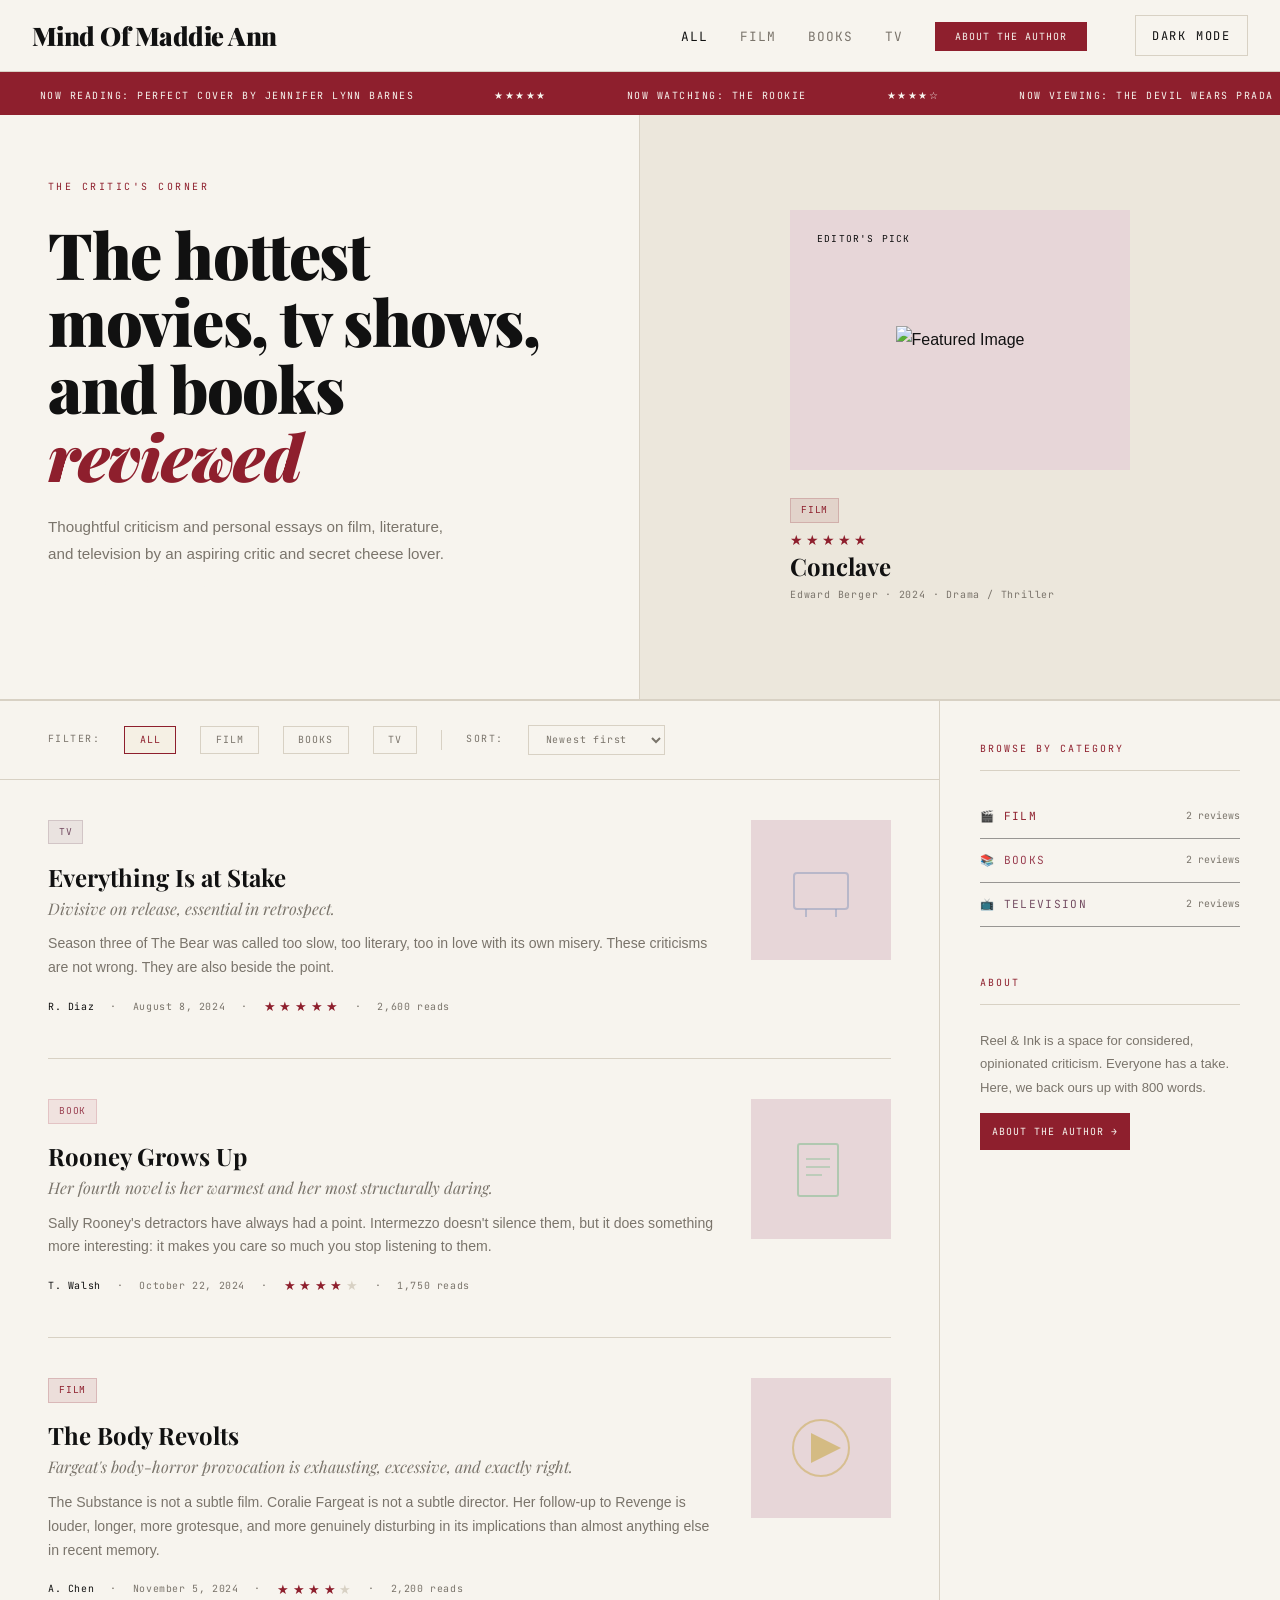
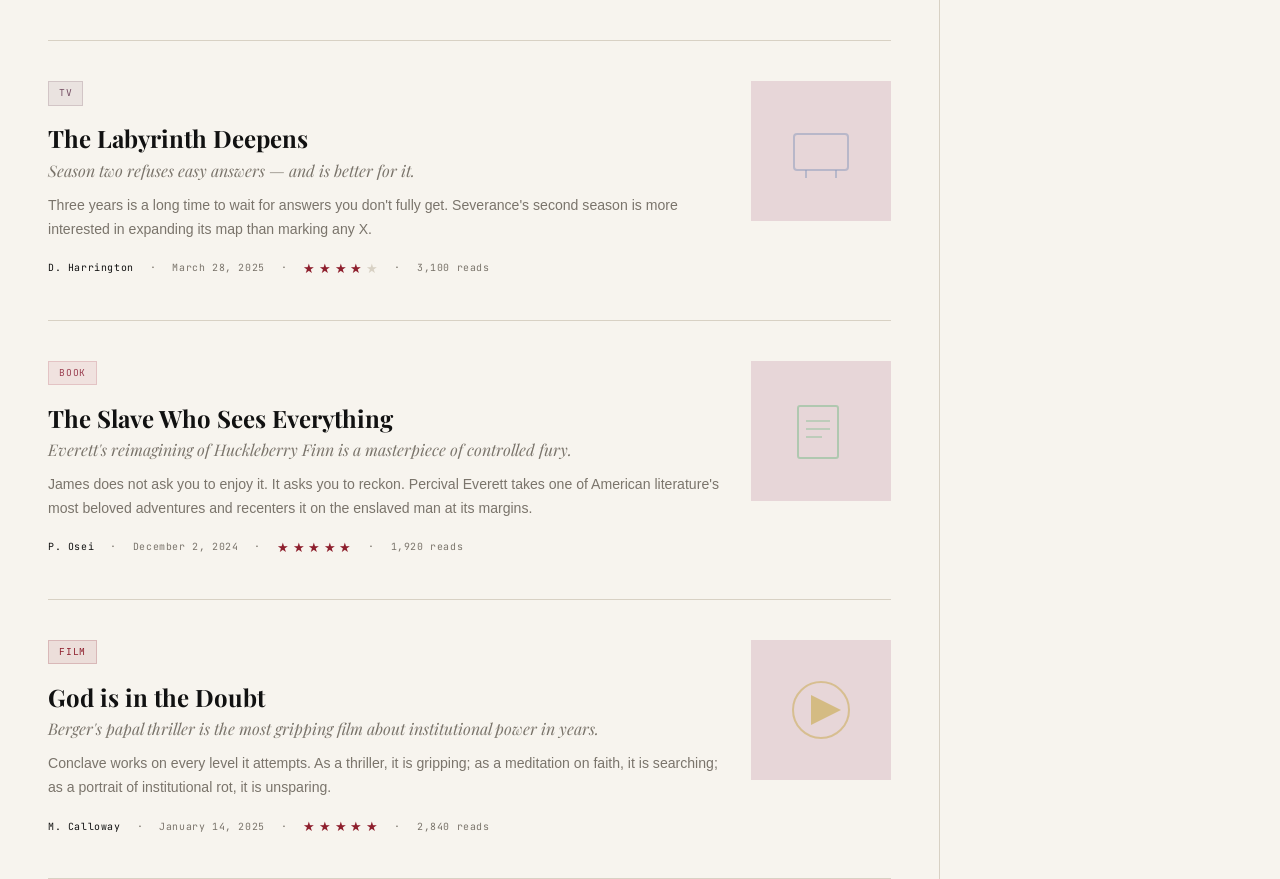
==== index.html @ 6d467ee3 "full cheese page added" ====
<!DOCTYPE html>
<html lang="en">

<head>
  <meta charset="UTF-8">
  <meta name="viewport" content="width=device-width, initial-scale=1.0">
  <link rel="apple-touch-icon" sizes="180x180" href="/apple-touch-icon.png">
  <link rel="icon" type="image/png" sizes="32x32" href="/favicon-32x32.png">
  <link rel="icon" type="image/png" sizes="16x16" href="/favicon-16x16.png">
  <link rel="manifest" href="/site.webmanifest">
  <title>The Mind of Maddie Ann</title>
  <link
    href="https://fonts.googleapis.com/css2?family=Playfair+Display:ital,wght@0,400;0,700;0,900;1,400;1,700&family=Libre+Baskerville:ital,wght@0,400;0,700;1,400&family=JetBrains+Mono:wght@300;400&display=swap"
    rel="stylesheet">
  <link rel="stylesheet" href="styles.css">
</head>

<body>

  <nav class="nav">
    <a href="index.html" class="nav__logo">
      Mind Of Maddie Ann
    </a>
    <!-- Mobile Menu Button -->
    <button class="nav__toggle" onclick="toggleMenu()">
      ☰
    </button>
    <!-- Navigation Links -->
    <ul class="nav__links" id="navLinks">
      <li>
        <a class="nav__link active" href="#" onclick="renderCategoryPage('all'); return false;">
          All
        </a>
      </li>

      <li>
        <a class="nav__link" href="#" onclick="renderCategoryPage('film'); return false;">
          Film
        </a>
      </li>

      <li>
        <a class="nav__link" href="#" onclick="renderCategoryPage('book'); return false;">
          Books
        </a>
      </li>

      <li>
        <a class="nav__link" href="#" onclick="renderCategoryPage('tv'); return false;">
          TV
        </a>
      </li>

      <li>
        <a href="about.html">
          <button class="btn-primary">About the Author</button>
        </a>
      </li>

      <li>
        <button class="btn-ghost" onclick="toggleDarkMode()">
          Dark Mode
        </button>
      </li>
    </ul>
  </nav>

  <!-- ============================================================
     TICKER
     Add or remove .ticker__item spans to change the text
     ============================================================ -->
  <div class="ticker">
    <div class="ticker__track">
      <span class="ticker__item">Now Reading: Perfect Cover By Jennifer Lynn Barnes</span>
      <span class="ticker__item">★★★★★</span>
      <span class="ticker__item">Now Watching: The Rookie</span>
      <span class="ticker__item">★★★★☆</span>
      <span class="ticker__item">Now Viewing: The Devil Wears Prada 2</span>
      <span class="ticker__item">★★★★☆</span>
      <span class="ticker__item">Now Reading: Perfect Cover By Jennifer Lynn Barnes</span>
      <span class="ticker__item">★★★★★</span>
      <span class="ticker__item">Now Watching: The Rookie</span>
      <span class="ticker__item">★★★★☆</span>
      <span class="ticker__item">Now Viewing: The Devil Wears Prada 2</span>
      <span class="ticker__item">★★★★☆</span>
    </div>
  </div>


  <!-- ============================================================
     HOME VIEW
     ============================================================ -->
  <div class="view active" id="view-home">

    <!-- Hero -->
    <section class="hero">
      <div class="hero__left">
        <p class="hero__eyebrow">The critic's corner</p>
         <h1 class="hero__title">The hottest movies, tv shows, and books <em>reviewed</em> </h1>
        <p class="hero__description">Thoughtful criticism and personal essays on film, literature, and television by an aspiring critic and secret cheese lover. <a href="cheese.html"><span class="cheese"> Click here for cheese!</span></a></p>
      </div>

      <div class="hero__right">
        <div class="featured-card" onclick="openArticle(3)">
          <div class="featured-card__image">
            <img src="path/to/featured-image.jpg" alt="Featured Image">
            <div class="featured-card__badge">Editor's Pick</div>
          </div>
          <span class="tag tag--film">Film</span>
          <div class="stars">
            <span class="star">★</span><span class="star">★</span>
            <span class="star">★</span><span class="star">★</span><span class="star">★</span>
          </div>
          <h3 class="featured-card__title">Conclave</h3>
          <p class="featured-card__meta">Edward Berger · 2024 · Drama / Thriller</p>
        </div>
      </div>
    </section>

    <!-- Main two-column layout -->
    <div class="main-layout">

      <!-- Feed column -->
      <div class="main-layout__feed">

        <!-- Filter bar -->
        <div class="filter-bar">
          <span class="filter-bar__label">Filter:</span>
          <button class="filter-bar__btn active" onclick="filterCat('all', this)">All</button>
          <button class="filter-bar__btn" onclick="filterCat('film', this)">Film</button>
          <button class="filter-bar__btn" onclick="filterCat('book', this)">Books</button>
          <button class="filter-bar__btn" onclick="filterCat('tv', this)">TV</button>
          <div class="filter-bar__divider"></div>
          <span class="filter-bar__label">Sort:</span>
          <select class="filter-bar__sort" onchange="sortArticles(this.value)">
            <option value="newest">Newest first</option>
            <option value="rating">Highest rated</option>
            <option value="oldest">Oldest first</option>
          </select>
        </div>

        <!-- Articles are injected here by renderFeed() -->
        <div class="article-list" id="articleList"></div>
      </div>

      <!-- Sidebar column -->
      <aside class="main-layout__sidebar">

        <div class="sidebar__section">
          <div class="sidebar__heading">Browse by Category</div>
          <div class="sidebar__category" onclick="filterCat('film', null)">
            <span class="sidebar__category-name" style="color: var(--color-tag-film-text);">🎬 Film</span>
            <span class="sidebar__category-count" id="countFilm">0 reviews</span>
          </div>
          <div class="sidebar__category" onclick="filterCat('book', null)">
            <span class="sidebar__category-name" style="color: var(--color-tag-book-text);">📚 Books</span>
            <span class="sidebar__category-count" id="countBook">0 reviews</span>
          </div>
          <div class="sidebar__category" onclick="filterCat('tv', null)">
            <span class="sidebar__category-name" style="color: var(--color-tag-tv-text);">📺 Television</span>
            <span class="sidebar__category-count" id="countTv">0 reviews</span>
          </div>
        </div>

        <div class="sidebar__section">
          <div class="sidebar__heading">About</div>
          <p class="sidebar__about-text">Reel & Ink is a space for considered, opinionated criticism. Everyone has a
            take. Here, we back ours up with 800 words.</p>
          <a href="about.html" class="btn-primary btn-primary--full">About the Author →</a>
        </div>

      </aside>
    </div>
  </div>

  <div class="view" id="view-category">

    <section class="category-page">

      <div class="category-page__header">
        <p class="category-page__eyebrow" id="categoryEyebrow">
          Archive
        </p>

        <h1 class="category-page__title" id="categoryTitle">
          Film Reviews
        </h1>
      </div>

      <div class="category-grid" id="categoryGrid"></div>

    </section>

  </div>

  <!-- ============================================================
     WRITE VIEW
     ============================================================ -->
  <div class="view" id="view-write">
    <div class="write-page">

      <div class="write-page__header">
        <h2 class="write-page__title">Write a Review</h2>
        <p class="write-page__subtitle">Share your take. Be honest. Be specific. Make it worth reading.</p>
      </div>

      <div class="form-grid">
        <div class="form-row">
          <label class="form-label" for="f-category">Category *</label>
          <select class="form-control form-control--select" id="f-category">
            <option value="">— Select type —</option>
            <option value="film">🎬 Film</option>
            <option value="book">📚 Book</option>
            <option value="tv">📺 TV Show</option>
          </select>
        </div>
        <div class="form-row">
          <label class="form-label">Your Rating *</label>
          <div class="star-input" id="starRating">
            <button class="star-input__btn" onclick="setRating(1)">★</button>
            <button class="star-input__btn" onclick="setRating(2)">★</button>
            <button class="star-input__btn" onclick="setRating(3)">★</button>
            <button class="star-input__btn" onclick="setRating(4)">★</button>
            <button class="star-input__btn" onclick="setRating(5)">★</button>
          </div>
          <p class="form-hint" id="ratingLabel">Click to rate</p>
        </div>
      </div>

      <div class="form-row">
        <label class="form-label" for="f-worktitle">Title of the Work *</label>
        <input class="form-control" id="f-worktitle" type="text"
          placeholder="e.g. The Substance, James, Severance Season 2">
      </div>

      <div class="form-grid">
        <div class="form-row">
          <label class="form-label" for="f-creator">Director / Author / Creator</label>
          <input class="form-control" id="f-creator" type="text" placeholder="e.g. Coralie Fargeat">
        </div>
        <div class="form-row">
          <label class="form-label" for="f-year">Year</label>
          <input class="form-control" id="f-year" type="text" placeholder="e.g. 2024">
        </div>
      </div>

      <div class="form-row">
        <label class="form-label" for="f-reviewtitle">Your Review Title *</label>
        <input class="form-control" id="f-reviewtitle" type="text"
          placeholder="A compelling, specific headline for your review">
      </div>

      <div class="form-row">
        <label class="form-label" for="f-subtitle">Subtitle / Deck (optional)</label>
        <input class="form-control" id="f-subtitle" type="text"
          placeholder="A supporting line — poetic, witty, or clarifying">
      </div>

      <div class="form-row">
        <label class="form-label" for="f-body">Your Review *</label>
        <textarea class="form-control form-control--textarea" id="f-body"
          placeholder="Write your review here. Aim for at least 200 words. Quote the work. Make an argument."
          oninput="updateCharCount()"></textarea>
        <p class="form-char-count" id="charCount">0 characters</p>
      </div>

      <div class="form-grid">
        <div class="form-row">
          <label class="form-label" for="f-author">Your Name *</label>
          <input class="form-control" id="f-author" type="text" placeholder="How you'd like to be credited">
        </div>
        <div class="form-row">
          <label class="form-label" for="f-verdict">Verdict (one sentence)</label>
          <input class="form-control" id="f-verdict" type="text" placeholder="Your sharpest bottom-line take">
        </div>
      </div>

      <div>
        <button class="btn-submit" onclick="submitReview()">Publish Review →</button>
        <button class="btn-ghost" onclick="showView('home')">Cancel</button>
      </div>

    </div>
  </div>


  <!-- ============================================================
     ARTICLE DETAIL VIEW
     Content is injected by openArticle()
     ============================================================ -->
  <div class="view" id="view-article">
    <div id="articleDetail"></div>
  </div>


  <script src="scripts.js"></script>
</body>

</html>
---- styles.css ----
/* coco #3B2A26
baby blue #BFE4F9
mageenta #D63384 */


/* ============================================================
   1. DESIGN TOKENS — change colors, fonts, and spacing here
   ============================================================ */

:root {

  /* BACKGROUNDS */
  --color-bg-primary: #F5EEEE;
  --color-bg-secondary: #FFF9F9;
  --color-bg-tertiary: #E7D6D8;

  /* TEXT */
  --color-text-primary: #2A1116;
  --color-text-muted: #73565D;

  /* MAIN WINE COLORS */
  --color-accent: #8E1F2D;
  --color-accent-dark: #6E1823;

  --color-wine: #8E1F2D;
  --color-wine-dark: #5E111B;
  --color-wine-light: #B14558;

  /* SOFT NEON PINK */
  --color-highlight: #F6A3B4;

  /* GLOW */
  --color-glow: rgba(246, 163, 180, 0.35);

  /* BORDERS */
  --color-border: #D7C0C4;

  /* CATEGORY COLORS */
  --color-tag-film-bg: rgba(142, 31, 45, 0.10);
  --color-tag-film-text: #8E1F2D;
  --color-tag-film-border: rgba(142, 31, 45, 0.2);

  --color-tag-book-bg: rgba(177, 69, 88, 0.10);
  --color-tag-book-text: #9B4052;
  --color-tag-book-border: rgba(177, 69, 88, 0.2);

  --color-tag-tv-bg: rgba(116, 77, 98, 0.10);
  --color-tag-tv-text: #744D62;
  --color-tag-tv-border: rgba(116, 77, 98, 0.2);


  /* Fonts — swap these to change the whole site's feel */
  --font-display: 'Playfair Display', serif;
  /* headings */
  --font-body: 'Libre Baskerville', serif;
  /* body text */
  --font-mono: 'JetBrains Mono', monospace;
  /* labels, tags, UI */

  /* Spacing scale */
  --space-xs: 0.5rem;
  --space-sm: 1rem;
  --space-md: 1.5rem;
  --space-lg: 2.5rem;
  --space-xl: 4rem;

  /* Font sizes */
  --text-xs: 0.62rem;
  --text-sm: 0.72rem;
  --text-base: 1rem;
  --text-lg: 1.25rem;
  --text-xl: 1.5rem;
  --text-2xl: 2rem;
  --text-3xl: 2.5rem;
}


/* ============================================================
   2. RESET & BASE
   ============================================================ */

*,
*::before,
*::after {
  margin: 0;
  padding: 0;
  box-sizing: border-box;
}

html {
  scroll-behavior: smooth;
}

body {
  background-color: var(--color-bg-primary);
  color: var(--color-text-primary);
  font-family: var(--font-body);
  font-size: var(--text-base);
  line-height: 1.7;
  min-height: 100vh;
}


/* ============================================================
   3. TYPOGRAPHY UTILITIES
   ============================================================ */

/* Display headings — used for titles, hero text */
.text-display {
  font-family: var(--font-display);
  font-weight: 900;
  letter-spacing: -0.02em;
  line-height: 1.05;
}

/* Italic display variant */
.text-display-italic {
  font-family: var(--font-display);
  font-style: italic;
  font-weight: 400;
  color: var(--color-accent);
}

/* Mono label — used for eyebrows, tags, metadata */
.text-label {
  font-family: var(--font-mono);
  font-size: var(--text-xs);
  letter-spacing: 0.15em;
  text-transform: uppercase;
}

/* Muted text */
.text-muted {
  color: var(--color-text-muted);
}

/* Accent colored text */
.text-accent {
  color: var(--color-accent);
}

.cheese{
  color: var(--color-bg-primary);
  letter-spacing: 0.1em;
}

a,
a span{
  text-decoration: none;
}


/* ============================================================
   4. VIEW SYSTEM — controls which page is visible
   ============================================================ */

.view {
  display: none;
}

.view.active {
  display: block;
}

/* =========================================================
   NAVBAR
========================================================= */

.nav {
  position: sticky;
  top: 0;
  z-index: 999;

  height: 72px;
  padding: 0 2rem;

  display: flex;
  align-items: center;
  justify-content: space-between;

  background: var(--color-bg-primary);
  border-bottom: 1px solid var(--color-border);
}

/* Logo */
.nav__logo {
  font-family: var(--font-display);
  font-size: var(--text-xl);
  font-weight: 900;
  color: var(--color-text-primary);
  text-decoration: none;
  letter-spacing: -0.02em;
}

/* Links */
.nav__links {
  display: flex;
  align-items: center;
  gap: 2rem;

  list-style: none;
}

/* Individual Link */
.nav__link {
  font-family: var(--font-mono);
  font-size: var(--text-sm);

  text-transform: uppercase;
  letter-spacing: 0.08em;

  color: var(--color-text-muted);
  text-decoration: none;

  transition: 0.2s;
}

.nav__link:hover,
.nav__link.active {
  color: var(--color-text-primary);
}

/* Hamburger Button */
.nav__toggle {
  display: none;

  background: none;
  border: none;

  color: var(--color-text-primary);

  font-size: 2rem;
  cursor: pointer;
}

/* =========================================================
   MOBILE
========================================================= */

@media (max-width: 850px) {

  .nav {
    padding: 0 1.25rem;
  }

  .nav__toggle {
    display: block;
  }

  .nav__links {
    position: absolute;

    top: 72px;
    left: 0;
    right: 0;

    background: var(--color-bg-primary);

    border-bottom: 1px solid var(--color-border);

    flex-direction: column;
    align-items: flex-start;

    padding: 1.5rem;

    gap: 1.25rem;

    display: none;
  }

  .nav__links.active {
    display: flex;
  }

  .nav__link {
    font-size: 0.9rem;
  }
}


/* ============================================================
   6. BUTTONS
   ============================================================ */

/* Primary filled button — gold background */
.btn-primary {
  background-color: var(--color-accent);
  color: var(--color-bg-primary);
  padding: 0.5rem 1.25rem;
  font-family: var(--font-mono);
  font-size: var(--text-xs);
  letter-spacing: 0.1em;
  text-transform: uppercase;
  border: none;
  cursor: pointer;
  transition: background-color 0.2s;
}

.btn-primary:hover {
  background-color: var(--color-accent-dark);
}

/* Full-width variant */
.btn-primary--full {
  width: 100%;
  padding: 0.75rem;
}

/* Ghost button — transparent with border */
.btn-ghost {
  background: transparent;
  border: 1px solid var(--color-border);
  color: var(--color-text-muted);
  padding: 0.7rem 1rem;
  font-family: var(--font-mono);
  font-size: 0.75rem;
  letter-spacing: 0.15em;
  text-transform: uppercase;
  cursor: pointer;
  transition: border-color 0.2s, color 0.2s;
  margin-left: var(--space-sm);
}

.btn-ghost:hover {
  border-color: var(--color-text-primary);
  color: var(--color-text-primary);
}

/* Large submit button */
.btn-submit {
  background-color: var(--color-accent);
  color: var(--color-bg-primary);
  padding: 1rem 3rem;
  font-family: var(--font-mono);
  font-size: 0.75rem;
  letter-spacing: 0.15em;
  text-transform: uppercase;
  border: none;
  cursor: pointer;
  transition: background-color 0.2s;
  margin-top: var(--space-sm);
}

.btn-submit:hover {
  background-color: var(--color-accent-dark);
}


/* ============================================================
   7. TAGS — category labels (Film / Book / TV)
   ============================================================ */

.tag {
  display: inline-block;
  padding: 0.2rem 0.6rem;
  font-family: var(--font-mono);
  font-size: 0.6rem;
  letter-spacing: 0.1em;
  text-transform: uppercase;
  margin-right: 0.4rem;
  margin-bottom: 0.4rem;
}

.tag--film {
  background: var(--color-tag-film-bg);
  color: var(--color-tag-film-text);
  border: 1px solid var(--color-tag-film-border);
}

.tag--book {
  background: var(--color-tag-book-bg);
  color: var(--color-tag-book-text);
  border: 1px solid var(--color-tag-book-border);
}

.tag--tv {
  background: var(--color-tag-tv-bg);
  color: var(--color-tag-tv-text);
  border: 1px solid var(--color-tag-tv-border);
}


/* ============================================================
   8. STAR RATING DISPLAY — read-only stars shown on cards
   ============================================================ */

.stars {
  display: flex;
  gap: 3px;
}

.star {
  font-size: 0.85rem;
  color: var(--color-accent);
}

.star--empty {
  color: var(--color-border);
}


/* ============================================================
   9. TICKER — scrolling headline bar at top
   ============================================================ */

.ticker {
  background-color: var(--color-accent);
  padding: 0.5rem 0;
  overflow: hidden;
  white-space: nowrap;
}

.ticker__track {
  display: inline-flex;
  animation: ticker-scroll 25s linear infinite;
}

/* Individual ticker item — change padding to adjust spacing */
.ticker__item {
  font-family: var(--font-mono);
  font-size: var(--text-xs);
  letter-spacing: 0.15em;
  text-transform: uppercase;
  color: var(--color-bg-primary);
  padding: 0 2.5rem;
}

@keyframes ticker-scroll {
  from {
    transform: translateX(0);
  }

  to {
    transform: translateX(-50%);
  }
}


/* ============================================================
   10. HERO SECTION
   ============================================================ */

.hero {
  display: grid;
  grid-template-columns: 1fr 1fr;
  min-height: 520px;
  border-bottom: 1px solid var(--color-border);
}

/* Left panel — text content */
.hero__left {
  padding: var(--space-xl) 3rem;
  display: flex;
  flex-direction: column;
  justify-content: center;
  border-right: 1px solid var(--color-border);
}

.hero__eyebrow {
  font-family: var(--font-mono);
  font-size: var(--text-xs);
  letter-spacing: 0.25em;
  text-transform: uppercase;
  color: var(--color-accent);
  margin-bottom: var(--space-md);
}

.hero__title {
  font-family: var(--font-display);
  font-size: clamp(2.8rem, 5vw, 4.2rem);
  font-weight: 900;
  line-height: 1.05;
  letter-spacing: -0.02em;
  margin-bottom: var(--space-md);
}

.hero__title em {
  font-style: italic;
  color: var(--color-accent);
}

.hero__description {
  color: var(--color-text-muted);
  font-size: 0.95rem;
  line-height: 1.8;
  max-width: 400px;
  margin-bottom: var(--space-lg);
}

/* Category pill buttons in hero */
.hero__cats {
  display: flex;
  gap: var(--space-sm);
  flex-wrap: wrap;
}

.hero__cat-pill {
  padding: 0.4rem 1.1rem;
  border: 1px solid var(--color-border);
  font-family: var(--font-mono);
  font-size: var(--text-xs);
  letter-spacing: 0.12em;
  text-transform: uppercase;
  cursor: pointer;
  transition: border-color 0.2s, color 0.2s;
  color: var(--color-text-muted);
  background: transparent;
}

.hero__cat-pill:hover,
.hero__cat-pill.active {
  border-color: var(--color-accent);
  color: var(--color-accent);
}

/* Right panel — featured card display */
.hero__right {
  background-color: var(--color-bg-secondary);
  display: flex;
  align-items: center;
  justify-content: center;
  overflow: hidden;
}


/* ============================================================
   11. FEATURED CARD — shown in the hero right panel
   ============================================================ */

.featured-card {
  width: 85%;
  max-width: 340px;
  cursor: pointer;
}

.featured-card__image {
  height: 260px;
  background-color: var(--color-bg-tertiary);
  display: flex;
  align-items: center;
  justify-content: center;
  position: relative;
  overflow: hidden;
  margin-bottom: var(--space-md);
}

.featured-card__image svg {
  opacity: 0.2;
}

/* "Editor's Pick" badge overlaid on the image */
.featured-card__badge {
  position: absolute;
  top: var(--space-sm);
  left: var(--space-sm);
  background-color: var(--color-danger);
  color: var(--color-text-primary);
  font-family: var(--font-mono);
  font-size: 0.6rem;
  letter-spacing: 0.12em;
  text-transform: uppercase;
  padding: 0.3rem 0.7rem;
}

.featured-card__title {
  font-family: var(--font-display);
  font-size: var(--text-xl);
  font-weight: 700;
  line-height: 1.2;
  margin-bottom: 0.4rem;
}

.featured-card__meta {
  font-family: var(--font-mono);
  font-size: var(--text-xs);
  color: var(--color-text-muted);
  letter-spacing: 0.08em;
}


/* ============================================================
   12. STATS BAR — the four numbers below the hero
   ============================================================ */

.stats-bar {
  background-color: var(--color-bg-primary);
  border-bottom: 1px solid var(--color-border);
  display: flex;
}

.stats-bar__item {
  flex: 1;
  border-right: 1px solid var(--color-border);
  padding: var(--space-lg) 3rem;
}

.stats-bar__item:last-child {
  border-right: none;
}

.stats-bar__number {
  font-family: var(--font-display);
  font-size: 3.5rem;
  font-weight: 300;
  color: var(--color-text-muted);
  line-height: 1;
  margin-bottom: 0.4rem;
}

.stats-bar__label {
  font-family: var(--font-mono);
  font-size: var(--text-xs);
  letter-spacing: 0.2em;
  text-transform: uppercase;
  color: var(--color-text-muted);
}


/* ============================================================
   13. MAIN LAYOUT — two-column: feed + sidebar
   ============================================================ */

.main-layout {
  display: grid;
  grid-template-columns: 1fr 340px;
  border-top: 1px solid var(--color-border);
}

.main-layout__feed {
  border-right: 1px solid var(--color-border);
}

.main-layout__sidebar {
  padding: var(--space-lg) var(--space-lg);
}


/* ============================================================
   14. FILTER BAR — above the article list
   ============================================================ */

.filter-bar {
  padding: var(--space-md) 3rem;
  border-bottom: 1px solid var(--color-border);
  display: flex;
  align-items: center;
  gap: var(--space-md);
  flex-wrap: wrap;
}

.filter-bar__label {
  font-family: var(--font-mono);
  font-size: var(--text-xs);
  letter-spacing: 0.15em;
  text-transform: uppercase;
  color: var(--color-text-muted);
}

.filter-bar__btn {
  background: transparent;
  border: 1px solid var(--color-border);
  color: var(--color-text-muted);
  font-family: var(--font-mono);
  font-size: var(--text-xs);
  letter-spacing: 0.1em;
  text-transform: uppercase;
  padding: 0.4rem 0.9rem;
  cursor: pointer;
  transition: border-color 0.2s, color 0.2s, background-color 0.2s;
}

.filter-bar__btn:hover,
.filter-bar__btn.active {
  border-color: var(--color-accent);
  color: var(--color-accent);
  background-color: rgba(200, 168, 75, 0.06);
}

.filter-bar__divider {
  width: 1px;
  height: 20px;
  background-color: var(--color-border);
}

.filter-bar__sort {
  background: transparent;
  border: 1px solid var(--color-border);
  color: var(--color-text-muted);
  font-family: var(--font-mono);
  font-size: var(--text-xs);
  letter-spacing: 0.08em;
  padding: 0.4rem 0.8rem;
  cursor: pointer;
  outline: none;
}

.filter-bar__sort option {
  background-color: var(--color-bg-secondary);
}


/* ============================================================
   15. ARTICLE LIST & CARDS
   ============================================================ */

.article-list {
  padding: 0 3rem;
}

/* Individual review card in the feed */
.article-card {
  border-bottom: 1px solid var(--color-border);
  padding: var(--space-lg) 0;
  display: grid;
  grid-template-columns: 1fr 140px;
  gap: 2rem;
  cursor: pointer;
}

.article-card:hover .article-card__title {
  color: var(--color-accent);
}

/* Tags row */
.article-card__tags {
  display: flex;
  gap: 0.4rem;
  flex-wrap: wrap;
  margin-bottom: 0.75rem;
}

/* Main headline */
.article-card__title {
  font-family: var(--font-display);
  font-size: var(--text-xl);
  font-weight: 700;
  line-height: 1.2;
  margin-bottom: 0.4rem;
  transition: color 0.2s;
}

/* Italic deck/subtitle */
.article-card__subtitle {
  font-family: var(--font-display);
  font-style: italic;
  font-size: var(--text-base);
  color: var(--color-text-muted);
  margin-bottom: 0.75rem;
  line-height: 1.4;
}

/* Truncated preview text */
.article-card__excerpt {
  font-size: 0.88rem;
  color: var(--color-text-muted);
  line-height: 1.7;
  margin-bottom: var(--space-sm);
  display: -webkit-box;
  -webkit-line-clamp: 3;
  -webkit-box-orient: vertical;
  overflow: hidden;
}

/* Author · date · stars row */
.article-card__meta {
  display: flex;
  align-items: center;
  gap: var(--space-sm);
  font-family: var(--font-mono);
  font-size: var(--text-xs);
  color: var(--color-text-muted);
  letter-spacing: 0.06em;
}

.article-card__author {
  color: var(--color-text-primary);
}

/* Thumbnail placeholder */
.article-card__image {
  height: 140px;
  background-color: var(--color-bg-tertiary);
  display: flex;
  align-items: center;
  justify-content: center;
  flex-shrink: 0;
  overflow: hidden;
}

/* Empty state shown when no articles match a filter */
.article-list__empty {
  padding: var(--space-xl) 0;
  text-align: center;
  color: var(--color-text-muted);
  font-family: var(--font-mono);
  font-size: 0.8rem;
  letter-spacing: 0.1em;
}


/* ============================================================
   16. SIDEBAR
   ============================================================ */

.sidebar__section {
  margin-bottom: 3rem;
}

/* Section heading inside sidebar */
.sidebar__heading {
  font-family: var(--font-mono);
  font-size: var(--text-xs);
  letter-spacing: 0.2em;
  text-transform: uppercase;
  color: var(--color-accent);
  border-bottom: 1px solid var(--color-border);
  padding-bottom: 0.75rem;
  margin-bottom: var(--space-md);
}

/* A single "most read" item */
.sidebar__item {
  display: flex;
  gap: 0.75rem;
  margin-bottom: var(--space-md);
  cursor: pointer;
  padding-bottom: var(--space-md);
  border-bottom: 1px solid rgba(58, 58, 58, 0.5);
}

.sidebar__item:last-child {
  border-bottom: none;
  margin-bottom: 0;
  padding-bottom: 0;
}

/* Large number (01, 02...) */
.sidebar__item-number {
  font-family: var(--font-display);
  font-size: 1.8rem;
  font-weight: 900;
  color: var(--color-bg-tertiary);
  line-height: 1;
  flex-shrink: 0;
  width: 32px;
}

.sidebar__item-title {
  font-family: var(--font-display);
  font-size: 0.95rem;
  font-weight: 700;
  line-height: 1.2;
  margin-bottom: 0.25rem;
  transition: color 0.2s;
}

.sidebar__item:hover .sidebar__item-title {
  color: var(--color-accent);
}

.sidebar__item-meta {
  font-family: var(--font-mono);
  font-size: 0.6rem;
  color: var(--color-text-muted);
  letter-spacing: 0.06em;
}

/* Category row in sidebar */
.sidebar__category {
  display: flex;
  align-items: center;
  justify-content: space-between;
  padding: 0.75rem 0;
  border-bottom: 1px solid rgba(58, 58, 58, 0.5);
  cursor: pointer;
}

.sidebar__category:hover .sidebar__category-name {
  color: var(--color-accent);
}

.sidebar__category-name {
  font-family: var(--font-mono);
  font-size: 0.7rem;
  letter-spacing: 0.12em;
  text-transform: uppercase;
  transition: color 0.2s;
}

.sidebar__category-count {
  font-family: var(--font-mono);
  font-size: var(--text-xs);
  color: var(--color-text-muted);
}

.sidebar__about-text {
  font-size: 0.82rem;
  color: var(--color-text-muted);
  line-height: 1.8;
  margin-bottom: var(--space-sm);
}


/* ============================================================
   17. WRITE / REVIEW FORM
   ============================================================ */

.write-page {
  max-width: 800px;
  margin: 0 auto;
  padding: var(--space-xl) var(--space-lg);
}

.write-page__header {
  margin-bottom: 3rem;
  border-bottom: 1px solid var(--color-border);
  padding-bottom: var(--space-lg);
}

.write-page__title {
  font-family: var(--font-display);
  font-size: var(--text-3xl);
  font-weight: 900;
  margin-bottom: 0.4rem;
}

.write-page__subtitle {
  color: var(--color-text-muted);
  font-size: 0.9rem;
}

/* Two-column form row */
.form-grid {
  display: grid;
  grid-template-columns: 1fr 1fr;
  gap: var(--space-md);
}

.form-row {
  margin-bottom: var(--space-lg);
}

.form-label {
  font-family: var(--font-mono);
  font-size: var(--text-xs);
  letter-spacing: 0.15em;
  text-transform: uppercase;
  color: var(--color-accent);
  display: block;
  margin-bottom: 0.6rem;
}

/* Shared styles for input, textarea, and select */
.form-control {
  width: 100%;
  background-color: var(--color-bg-secondary);
  border: 1px solid var(--color-border);
  color: var(--color-text-primary);
  font-family: var(--font-body);
  font-size: 0.95rem;
  padding: 0.85rem var(--space-sm);
  outline: none;
  transition: border-color 0.2s;
  resize: vertical;
}

.form-control:focus {
  border-color: var(--color-accent);
}

.form-control--select {
  font-family: var(--font-mono);
  font-size: 0.78rem;
  cursor: pointer;
}

.form-control--select option {
  background-color: var(--color-bg-secondary);
}

.form-control--textarea {
  min-height: 280px;
  line-height: 1.8;
}

/* Helper text below a field */
.form-hint {
  font-family: var(--font-mono);
  font-size: var(--text-xs);
  color: var(--color-text-muted);
  margin-top: 0.3rem;
  letter-spacing: 0.05em;
}

/* Character counter below textarea */
.form-char-count {
  font-family: var(--font-mono);
  font-size: var(--text-xs);
  color: var(--color-text-muted);
  text-align: right;
  margin-top: 0.3rem;
}

/* Clickable stars for rating input */
.star-input {
  display: flex;
  gap: 0.5rem;
  margin-top: 0.25rem;
}

.star-input__btn {
  background: none;
  border: none;
  font-size: 1.5rem;
  cursor: pointer;
  color: var(--color-border);
  transition: color 0.15s;
  padding: 0;
}

.star-input__btn.active,
.star-input__btn:hover {
  color: var(--color-accent);
}


/* ============================================================
   18. ARTICLE DETAIL PAGE
   ============================================================ */

.article-page {
  max-width: 720px;
  margin: 0 auto;
  padding: var(--space-xl) var(--space-lg);
}

/* Back navigation link */
.article-page__back {
  font-family: var(--font-mono);
  font-size: var(--text-xs);
  letter-spacing: 0.12em;
  text-transform: uppercase;
  color: var(--color-text-muted);
  background: none;
  border: none;
  cursor: pointer;
  padding: 0 0 var(--space-lg);
  transition: color 0.2s;
  display: flex;
  align-items: center;
  gap: 0.5rem;
}

.article-page__back:hover {
  color: var(--color-accent);
}

.article-page__title {
  font-family: var(--font-display);
  font-size: clamp(2rem, 4vw, 3rem);
  font-weight: 900;
  line-height: 1.1;
  margin-bottom: 0.75rem;
}

.article-page__subtitle {
  font-family: var(--font-display);
  font-style: italic;
  font-size: var(--text-lg);
  color: var(--color-text-muted);
  margin-bottom: var(--space-lg);
  line-height: 1.5;
}

/* Author / date / rating row */
.article-page__byline {
  display: flex;
  align-items: center;
  gap: var(--space-md);
  border-top: 1px solid var(--color-border);
  border-bottom: 1px solid var(--color-border);
  padding: var(--space-sm) 0;
  margin-bottom: var(--space-lg);
}

.article-page__author {
  font-family: var(--font-mono);
  font-size: 0.7rem;
  letter-spacing: 0.08em;
}

.article-page__author strong {
  color: var(--color-accent);
}

.article-page__date {
  font-family: var(--font-mono);
  font-size: var(--text-xs);
  color: var(--color-text-muted);
}

/* Rating pushed to the right */
.article-page__rating {
  display: flex;
  align-items: center;
  gap: 0.4rem;
  margin-left: auto;
}

.article-page__rating-number {
  font-family: var(--font-display);
  font-size: var(--text-lg);
  font-weight: 700;
  color: var(--color-accent);
}

/* Work metadata line (title · director · year) */
.article-page__work-meta {
  font-family: var(--font-mono);
  font-size: 0.7rem;
  color: var(--color-text-muted);
  margin-bottom: var(--space-lg);
  letter-spacing: 0.06em;
}

/* Body copy styles */
.article-page__body {
  font-size: 1.05rem;
  line-height: 1.9;
}

.article-page__body p {
  margin-bottom: var(--space-md);
}

.article-page__body h3 {
  font-family: var(--font-display);
  font-size: var(--text-xl);
  font-weight: 700;
  margin: var(--space-lg) 0 var(--space-sm);
}

/* Pull quote */
.article-page__body blockquote {
  border-left: 3px solid var(--color-accent);
  padding-left: var(--space-md);
  margin: var(--space-lg) 0;
  font-style: italic;
  color: var(--color-text-muted);
  font-size: 1.1rem;
  line-height: 1.7;
}

/* Verdict box at end of article */
.article-page__verdict {
  background-color: var(--color-bg-secondary);
  border: 1px solid var(--color-border);
  border-left: 3px solid var(--color-accent);
  padding: 1.75rem;
  margin: var(--space-lg) 0;
}

.article-page__verdict-label {
  font-family: var(--font-mono);
  font-size: var(--text-xs);
  letter-spacing: 0.2em;
  text-transform: uppercase;
  color: var(--color-accent);
  margin-bottom: 0.5rem;
}

.article-page__verdict-text {
  font-family: var(--font-display);
  font-size: 1.05rem;
  font-style: italic;
  line-height: 1.6;
}


/* ============================================================
   19. TOAST NOTIFICATION
   ============================================================ */
/* 
.toast {
  position: fixed;
  bottom: 2rem;
  right: 2rem;
  background-color: var(--color-accent);
  color: var(--color-bg-primary);
  padding: var(--space-sm) var(--space-lg);
  font-family: var(--font-mono);
  font-size: 0.72rem;
  letter-spacing: 0.1em;
  text-transform: uppercase;
  transform: translateY(100px);
  opacity: 0;
  transition: transform 0.3s, opacity 0.3s;
  z-index: 999;
  pointer-events: none;
}

.toast.active {
  transform: translateY(0);
  opacity: 1;
} */


/* ============================================================
   20. FOOTER 
   ============================================================ */

.footer {
  background-color: #5E111B;
  color: white;
  text-align: center;
  padding: var(--space-sm);
  font-family: var(--font-mono);
  font-size: var(--text-xs);
  letter-spacing: 0.1em;
}

/* ============================================================
   21. RESPONSIVE — mobile adjustments
   ============================================================ */

@media (max-width: 900px) {
  .nav {
    padding: 0 1.5rem;
  }

  /* Stack the hero vertically, hide right panel */
  .hero {
    grid-template-columns: 1fr;
  }

  .hero__right {
    display: none;
  }

  .hero__left {
    padding: var(--space-xl) var(--space-lg);
  }

  /* Single-column layout */
  .main-layout {
    grid-template-columns: 1fr;
  }

  .main-layout__sidebar {
    display: none;
  }

  .article-list,
  .filter-bar {
    padding-left: var(--space-md);
    padding-right: var(--space-md);
  }

  /* Stack card thumbnail below text */
  .article-card {
    grid-template-columns: 1fr;
  }

  .article-card__image {
    height: 180px;
  }

  /* Single-column form */
  .form-grid {
    grid-template-columns: 1fr;
  }
}

.category-page {
  padding: 4rem 3rem;
}

.category-page__header {
  margin-bottom: 3rem;
  border-bottom: 1px solid var(--color-border);
  padding-bottom: 1.5rem;
}

.category-page__eyebrow {
  font-family: var(--font-mono);
  letter-spacing: 0.15em;
  text-transform: uppercase;
  color: var(--color-accent);
  font-size: 0.7rem;
  margin-bottom: 0.75rem;
}

.category-page__title {
  font-family: var(--font-display);
  font-size: clamp(2.5rem, 5vw, 4rem);
  line-height: 1.1;
}

/* BOOTSTRAP STYLE GRID */
.category-grid {
  display: grid;
  grid-template-columns: repeat(3, 1fr);
  gap: 2rem;
}

/* CATEGORY CARD */
.category-card {
  background: var(--color-bg-secondary);
  border: 1px solid var(--color-border);
  cursor: pointer;
  transition:
    transform 0.25s,
    border-color 0.25s;
}

.category-card:hover {
  transform: translateY(-6px);
  border-color: var(--color-accent);
}

.category-card__image {
  height: 220px;
  background: var(--color-bg-tertiary);
  display: flex;
  align-items: center;
  justify-content: center;
}

.category-card__content {
  padding: 1.5rem;
}

.category-card__title {
  font-family: var(--font-display);
  font-size: 1.4rem;
  line-height: 1.2;
  margin: 0.75rem 0;
}

.category-card__excerpt {
  color: var(--color-text-muted);
  font-size: 0.9rem;
  line-height: 1.7;
  margin-bottom: 1rem;
}

.category-card__meta {
  font-family: var(--font-mono);
  font-size: 0.7rem;
  color: var(--color-text-muted);
  letter-spacing: 0.08em;
}

/* RESPONSIVE */
@media (max-width: 1000px) {
  .category-grid {
    grid-template-columns: repeat(2, 1fr);
  }
}

@media (max-width: 700px) {
  .category-grid {
    grid-template-columns: 1fr;
  }
}

/* ============================================================
   22. DARK MODE
   ============================================================ */

body.dark-mode {

  /* BACKGROUNDS */
  --color-bg-primary: #120508;
  --color-bg-secondary: #1B0A0E;
  --color-bg-tertiary: #2A1218;

  /* TEXT */
  --color-text-primary: #FFECEF;
  --color-text-muted: #B798A0;

  /* MAIN WINE */
  --color-accent: #B52A3F;
  --color-accent-dark: #8E1F2D;

  --color-wine: #B52A3F;
  --color-wine-dark: #731322;
  --color-wine-light: #D75A71;

  /* NEON PINK HIGHLIGHT */
  --color-highlight: #FFB2C2;

  /* GLOW */
  --color-glow: rgba(255, 178, 194, 0.45);

  /* BORDERS */
  --color-border: #3B1820;

  /* CATEGORY COLORS */
  --color-tag-film-bg: rgba(181, 42, 63, 0.16);
  --color-tag-film-text: #FFB6C5;
  --color-tag-film-border: rgba(181, 42, 63, 0.25);

  --color-tag-book-bg: rgba(215, 90, 113, 0.16);
  --color-tag-book-text: #FFC4CF;
  --color-tag-book-border: rgba(215, 90, 113, 0.25);

  --color-tag-tv-bg: rgba(133, 95, 122, 0.16);
  --color-tag-tv-text: #E1C5D5;
  --color-tag-tv-border: rgba(133, 95, 122, 0.25);

}

body,
.nav,
.article-card,
.category-card,
.featured-card,
.filter-bar,
.sidebar__section,
.form-control,
button {
  transition:
    background-color 0.35s ease,
    color 0.35s ease,
    border-color 0.35s ease,
    box-shadow 0.35s ease;
}


/* ==================================================================================================================
=========================================================
=========================================================
=========================================================
==================================================================================================================
=========================================================
=========================================================
   ABBOUUT PAGEEE
========================================================
=========================================================
========================================================== */




/* =========================================================
   ROOT
========================================================= */

:root {

  --color-bg-primary: #F7F4EE;
  --color-bg-secondary: #ECE7DC;

  --color-text-primary: #111111;
  --color-text-secondary: #4B4B4B;
  --color-text-muted: #7A746B;

  --color-border: #D8D1C4;

  --gold: #C8A84B;
  --wine: #5B2333;

  --font-display: 'Playfair Display', serif;
  --font-body: 'Inter', sans-serif;
  --font-mono: 'JetBrains Mono', monospace;
}

body.dark-mode {

  --color-bg-primary: #111111;
  --color-bg-secondary: #1B1B1B;

  --color-text-primary: #F5F5F5;
  --color-text-secondary: #C8C8C8;
  --color-text-muted: #8E8E8E;

  --color-border: #2D2D2D;
}

/* =========================================================
   GLOBAL
========================================================= */

* {
  margin: 0;
  padding: 0;
  box-sizing: border-box;
}

body {
  background: var(--color-bg-primary);
  color: var(--color-text-primary);

  font-family: var(--font-body);

  transition: 0.3s ease;
}

/* =========================================================
   NAVBAR
========================================================= */

.nav {

  position: sticky;
  top: 0;
  z-index: 999;

  height: 72px;

  display: flex;
  align-items: center;
  justify-content: space-between;

  padding: 0 2rem;

  background: rgba(247,244,238,0.85);

  backdrop-filter: blur(14px);

  border-bottom: 1px solid var(--color-border);
}

body.dark-mode .nav {
  background: rgba(17,17,17,0.8);
}

.nav__logo {

  font-family: var(--font-display);
  font-size: 1.6rem;
  font-weight: 900;

  text-decoration: none;

  color: var(--color-text-primary);
}

.nav__links {

  display: flex;
  gap: 2rem;

  list-style: none;
}

.nav__link {

  text-decoration: none;

  color: var(--color-text-muted);

  text-transform: uppercase;
  letter-spacing: 0.08em;

  font-size: 0.8rem;

  transition: 0.2s;
}

.nav__link:hover,
.nav__link.active {

  color: var(--color-text-primary);
}

.btn-ghost {

  border: 1px solid var(--color-border);

  background: transparent;

  color: var(--color-text-primary);

  padding: 0.7rem 1rem;

  cursor: pointer;
}

/* =========================================================
   HERO
========================================================= */

.about-hero {

  padding: 7rem 8%;

  display: grid;
  grid-template-columns: 1.2fr 0.8fr;

  gap: 4rem;

  border-bottom: 1px solid var(--color-border);
}

.about-hero__eyebrow {

  font-family: var(--font-mono);

  text-transform: uppercase;

  letter-spacing: 0.1em;

  color: var(--gold);

  margin-bottom: 1rem;
}

.about-hero__title {

  font-family: var(--font-display);

  font-size: clamp(3rem, 8vw, 6rem);

  line-height: 0.95;

  margin-bottom: 2rem;
}

.about-hero__intro {

  max-width: 650px;

  line-height: 1.9;

  font-size: 1.1rem;

  color: var(--color-text-secondary);
}

.about-hero__image {

  display: flex;
  justify-content: center;
  align-items: center;
}

.about-hero__portrait {

  width: 320px;
  height: 420px;

  border-radius: 2rem;

  background:
    linear-gradient(
      135deg,
      rgba(200,168,75,0.15),
      rgba(91,35,51,0.15)
    );

  border: 1px solid var(--color-border);

  display: flex;
  justify-content: center;
  align-items: center;

  font-family: var(--font-display);

  font-size: 7rem;
  font-weight: 900;
}

/* =========================================================
   CONTENT
========================================================= */

.about-layout {

  padding: 5rem 8%;

  display: grid;
  grid-template-columns: 2fr 1fr;

  gap: 5rem;
}

.about-section {

  margin-bottom: 5rem;
}

.about-section__label {

  font-family: var(--font-mono);

  text-transform: uppercase;

  letter-spacing: 0.08em;

  color: var(--gold);

  margin-bottom: 1rem;
}

.about-section h2 {

  font-family: var(--font-display);

  font-size: clamp(2rem,5vw,3.5rem);

  margin-bottom: 2rem;
}

.about-section p {

  line-height: 1.9;

  color: var(--color-text-secondary);

  margin-bottom: 1.5rem;
}

/* =========================================================
   CARDS
========================================================= */

.about-grid {

  display: grid;
  grid-template-columns: repeat(2,1fr);

  gap: 1.5rem;

  margin-top: 2rem;
}

.about-card {

  padding: 2rem;

  border-radius: 1.5rem;

  border: 1px solid var(--color-border);

  background: var(--color-bg-secondary);

  transition: 0.25s;
}

.about-card:hover {

  transform: translateY(-4px);
}

.about-card h3 {

  font-family: var(--font-display);

  margin-bottom: 1rem;

  font-size: 1.5rem;
}

/* =========================================================
   QUOTE
========================================================= */

.about-quote {

  margin-top: 4rem;

  padding-left: 2rem;

  border-left: 3px solid var(--gold);
}

.about-quote p {

  font-family: var(--font-display);

  font-size: 2rem;

  line-height: 1.4;
}

/* =========================================================
   SIDEBAR
========================================================= */

.about-sidebar {

  display: flex;
  flex-direction: column;

  gap: 2rem;
}

.sidebar-card {

  padding: 2rem;

  border-radius: 1.5rem;

  border: 1px solid var(--color-border);

  background: var(--color-bg-secondary);
}

.sidebar-card h3 {

  font-family: var(--font-display);

  margin-bottom: 1rem;
}

.sidebar-card ul {

  list-style: none;
}

.sidebar-card li {

  padding: 0.8rem 0;

  border-bottom: 1px solid var(--color-border);

  color: var(--color-text-secondary);
}

/* =========================================================
   RESPONSIVE
========================================================= */

@media (max-width: 950px) {

  .about-layout {
    grid-template-columns: 1fr;
  }

  .about-hero {
    grid-template-columns: 1fr;
  }
}

@media (max-width: 700px) {

  .nav__links {
    display: none;
  }

  .about-grid {
    grid-template-columns: 1fr;
  }

  .about-hero {
    padding: 4rem 1.5rem;
  }

  .about-layout {
    padding: 4rem 1.5rem;
  }

  .about-hero__portrait {

    width: 100%;
    height: 300px;
  }

  .about-quote p {
    font-size: 1.5rem;
  }
}

/* ============================================================
   CHEESE PAGE
   Additional CSS only
   ============================================================ */

/* ============================================================
   CHEESE COLOR ACCENTS
   ============================================================ */

:root {

  --cheese-gold: #D8A74C;
  --cheese-cream: #FFF6DE;
  --cheese-rind: #8A5A2B;
  --cheese-honey: #E7C870;

  --cheese-soft: #F4E7C8;
  --cheese-blue: #7D8CA3;
}

/* ============================================================
   CHEESE HERO
   ============================================================ */

.cheese-hero {

  display: grid;
  grid-template-columns: 1.1fr 0.9fr;

  min-height: 560px;

  border-bottom: 1px solid var(--color-border);
}

.cheese-hero__left {

  padding: 5rem 4rem;

  display: flex;
  flex-direction: column;
  justify-content: center;
}

.cheese-hero__eyebrow {

  font-family: var(--font-mono);

  text-transform: uppercase;
  letter-spacing: 0.18em;

  color: var(--cheese-rind);

  font-size: 0.72rem;

  margin-bottom: 1.5rem;
}

.cheese-hero__title {

  font-family: var(--font-display);

  font-size: clamp(3rem, 7vw, 5.5rem);

  line-height: 0.95;

  margin-bottom: 1.5rem;
}

.cheese-hero__title em {

  color: var(--cheese-gold);

  font-style: italic;
}

.cheese-hero__description {

  max-width: 560px;

  line-height: 1.9;

  color: var(--color-text-muted);

  font-size: 1rem;
}

.cheese-hero__right {

  background:
    radial-gradient(
      circle at top,
      rgba(216,167,76,0.18),
      transparent 55%
    ),
    var(--color-bg-secondary);

  display: flex;
  justify-content: center;
  align-items: center;

  padding: 2rem;
}

.cheese-wheel {

  width: 320px;
  height: 320px;

  border-radius: 50%;

  background:
    radial-gradient(circle at 30% 30%, #FFE7A3, #D8A74C);

  border: 10px solid #F2D17A;

  position: relative;

  box-shadow:
    0 0 40px rgba(216,167,76,0.25),
    inset 0 0 25px rgba(255,255,255,0.3);
}

.cheese-wheel::before {

  content: "";

  position: absolute;

  width: 120px;
  height: 120px;

  background: rgba(255,255,255,0.18);

  border-radius: 50%;

  top: 40px;
  left: 45px;
}

/* ============================================================
   CHEESE FILTER BAR
   ============================================================ */

.cheese-filter {

  display: flex;
  align-items: center;
  gap: 1rem;

  padding: 1.5rem 3rem;

  border-bottom: 1px solid var(--color-border);

  flex-wrap: wrap;
}

.cheese-filter__btn {

  border: 1px solid var(--color-border);

  background: transparent;

  color: var(--color-text-muted);

  padding: 0.5rem 1rem;

  cursor: pointer;

  font-family: var(--font-mono);

  font-size: 0.7rem;

  text-transform: uppercase;

  letter-spacing: 0.1em;

  transition: 0.25s;
}

.cheese-filter__btn:hover,
.cheese-filter__btn.active {

  border-color: var(--cheese-gold);

  color: var(--cheese-gold);

  background: rgba(216,167,76,0.08);
}

/* ============================================================
   CHEESE GRID
   ============================================================ */

.cheese-grid {

  display: grid;

  grid-template-columns: repeat(3, 1fr);

  gap: 2rem;

  padding: 3rem;
}

/* ============================================================
   CHEESE CARD
   ============================================================ */

.cheese-card {

  background: var(--color-bg-secondary);

  border: 1px solid var(--color-border);

  overflow: hidden;

  transition:
    transform 0.25s,
    border-color 0.25s,
    box-shadow 0.25s;

  cursor: pointer;
}

.cheese-card:hover {

  transform: translateY(-6px);

  border-color: var(--cheese-gold);

  box-shadow: 0 10px 30px rgba(0,0,0,0.08);
}

.cheese-card__image {

  height: 240px;

  background:
    linear-gradient(
      135deg,
      rgba(216,167,76,0.18),
      rgba(255,255,255,0.03)
    );

  display: flex;
  align-items: center;
  justify-content: center;

  font-size: 5rem;
}

.cheese-card__content {

  padding: 1.75rem;
}

.cheese-card__type {

  font-family: var(--font-mono);

  font-size: 0.65rem;

  text-transform: uppercase;

  letter-spacing: 0.15em;

  color: var(--cheese-rind);

  margin-bottom: 0.75rem;
}

.cheese-card__title {

  font-family: var(--font-display);

  font-size: 1.8rem;

  line-height: 1.1;

  margin-bottom: 0.8rem;
}

.cheese-card__description {

  color: var(--color-text-muted);

  line-height: 1.8;

  font-size: 0.92rem;

  margin-bottom: 1.25rem;
}

/* ============================================================
   TASTING NOTES
   ============================================================ */

.cheese-notes {

  display: flex;
  flex-wrap: wrap;

  gap: 0.5rem;

  margin-bottom: 1rem;
}

.cheese-note {

  padding: 0.35rem 0.7rem;

  background: rgba(216,167,76,0.1);

  border: 1px solid rgba(216,167,76,0.15);

  font-family: var(--font-mono);

  font-size: 0.6rem;

  letter-spacing: 0.08em;

  text-transform: uppercase;

  color: var(--cheese-rind);
}

/* ============================================================
   CHEESE RATING
   ============================================================ */

.cheese-rating {

  display: flex;
  align-items: center;
  justify-content: space-between;
}

.cheese-rating__score {

  font-family: var(--font-display);

  font-size: 2rem;

  color: var(--cheese-gold);
}

.cheese-rating__label {

  font-family: var(--font-mono);

  font-size: 0.65rem;

  text-transform: uppercase;

  letter-spacing: 0.1em;

  color: var(--color-text-muted);
}

/* ============================================================
   RESPONSIVE
   ============================================================ */

@media (max-width: 1000px) {

  .cheese-grid {

    grid-template-columns: repeat(2, 1fr);
  }

  .cheese-hero {

    grid-template-columns: 1fr;
  }
}

@media (max-width: 700px) {

  .cheese-grid {

    grid-template-columns: 1fr;

    padding: 1.5rem;
  }

  .cheese-hero__left {

    padding: 4rem 1.5rem;
  }

  .cheese-filter {

    padding: 1rem 1.5rem;
  }

  .cheese-wheel {

    width: 220px;
    height: 220px;
  }
}
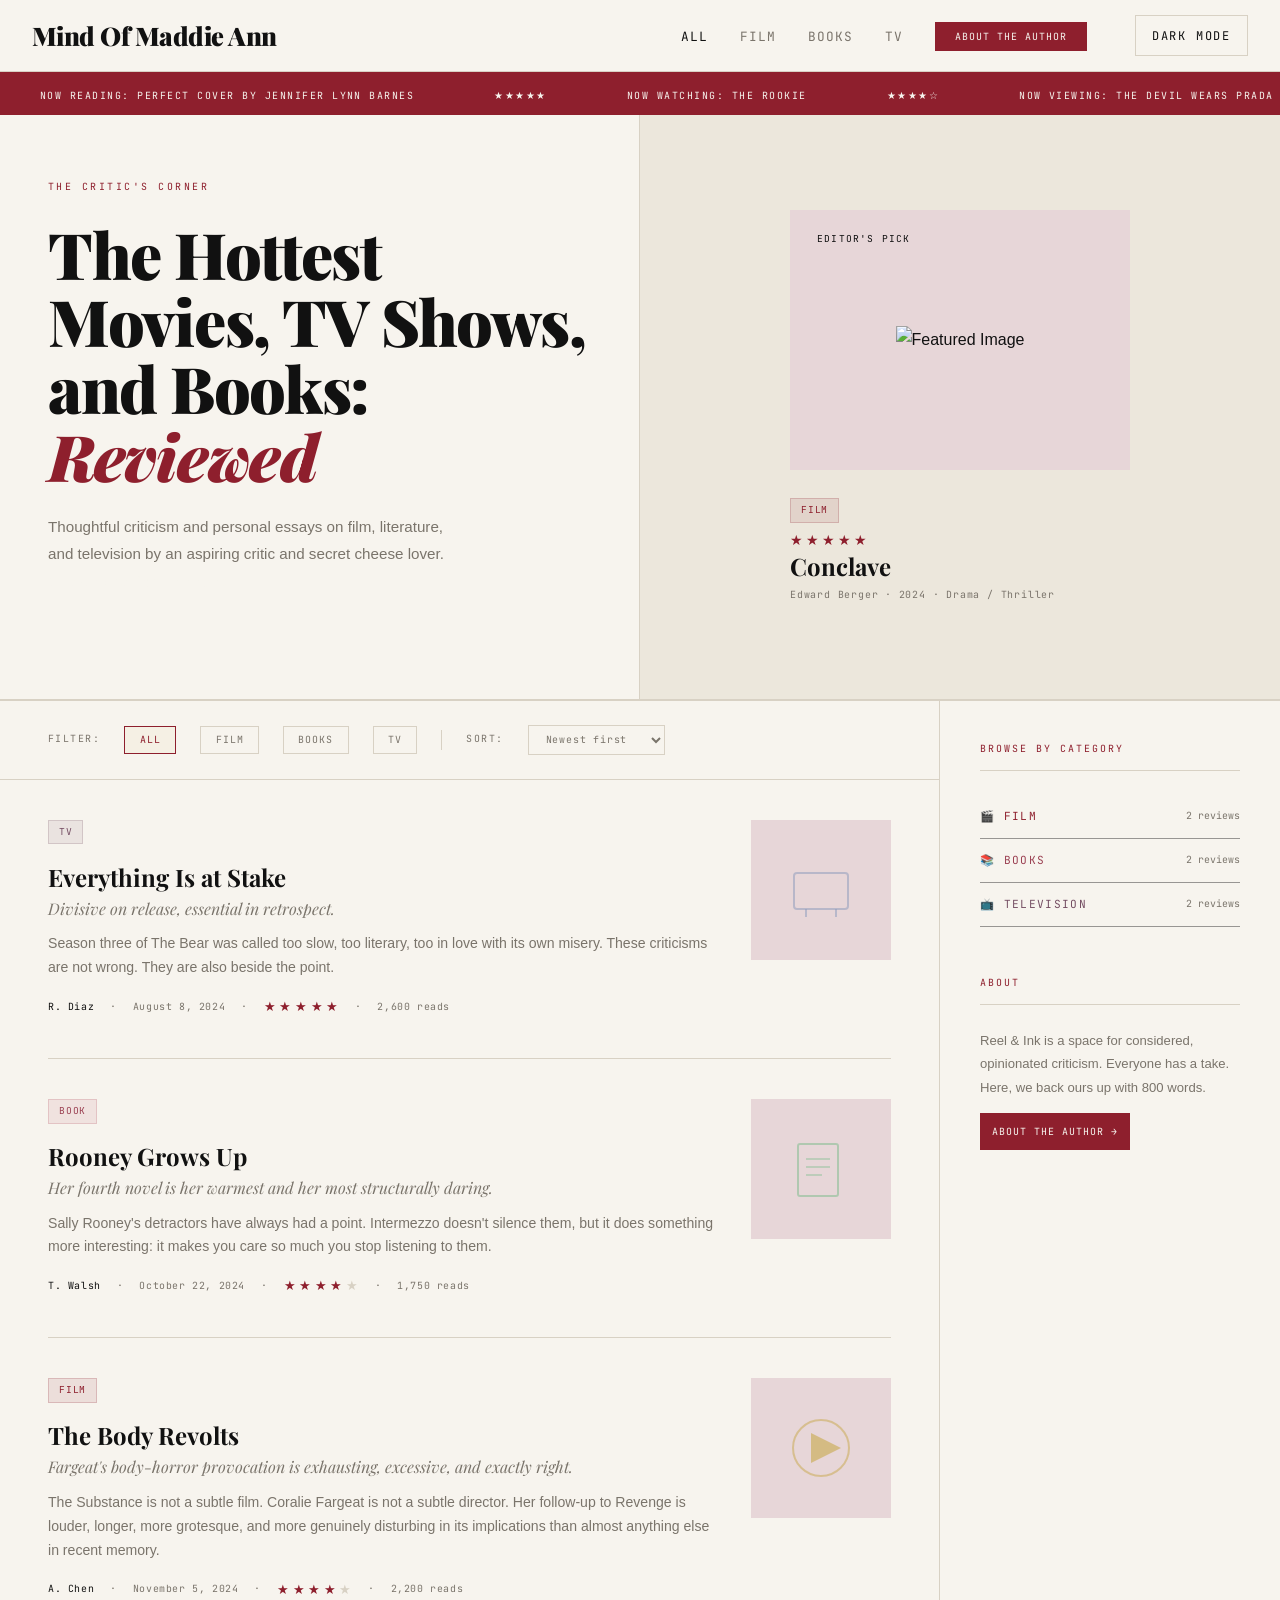
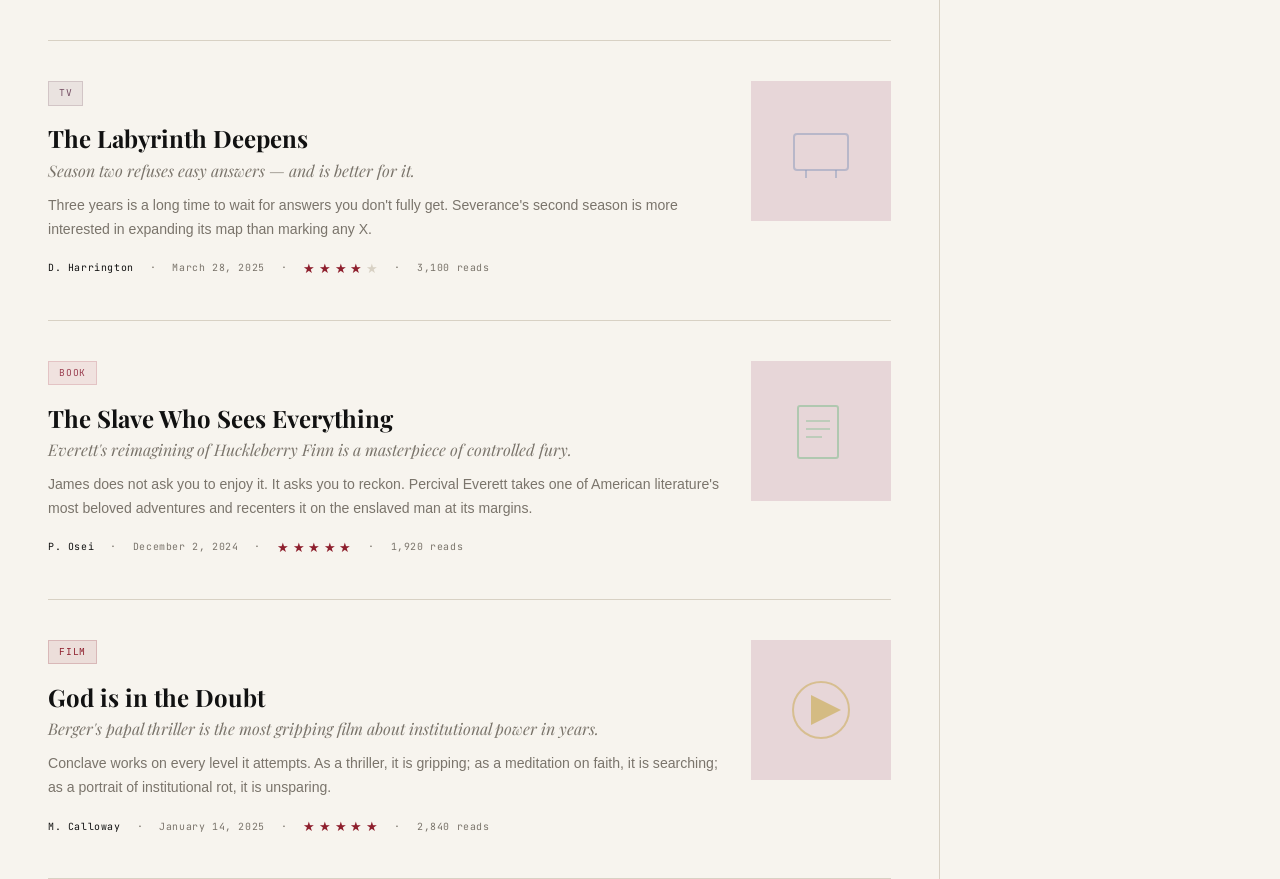
==== commit 728454ce: "better title" ====
--- a/index.html
+++ b/index.html
@@ -96,7 +96,7 @@
     <section class="hero">
       <div class="hero__left">
         <p class="hero__eyebrow">The critic's corner</p>
-         <h1 class="hero__title">The hottest movies, tv shows, and books <em>reviewed</em> </h1>
+         <h1 class="hero__title">The Hottest Movies, TV Shows, and Books: <em>Reviewed</em> </h1>
         <p class="hero__description">Thoughtful criticism and personal essays on film, literature, and television by an aspiring critic and secret cheese lover. <a href="cheese.html"><span class="cheese"> Click here for cheese!</span></a></p>
       </div>
 
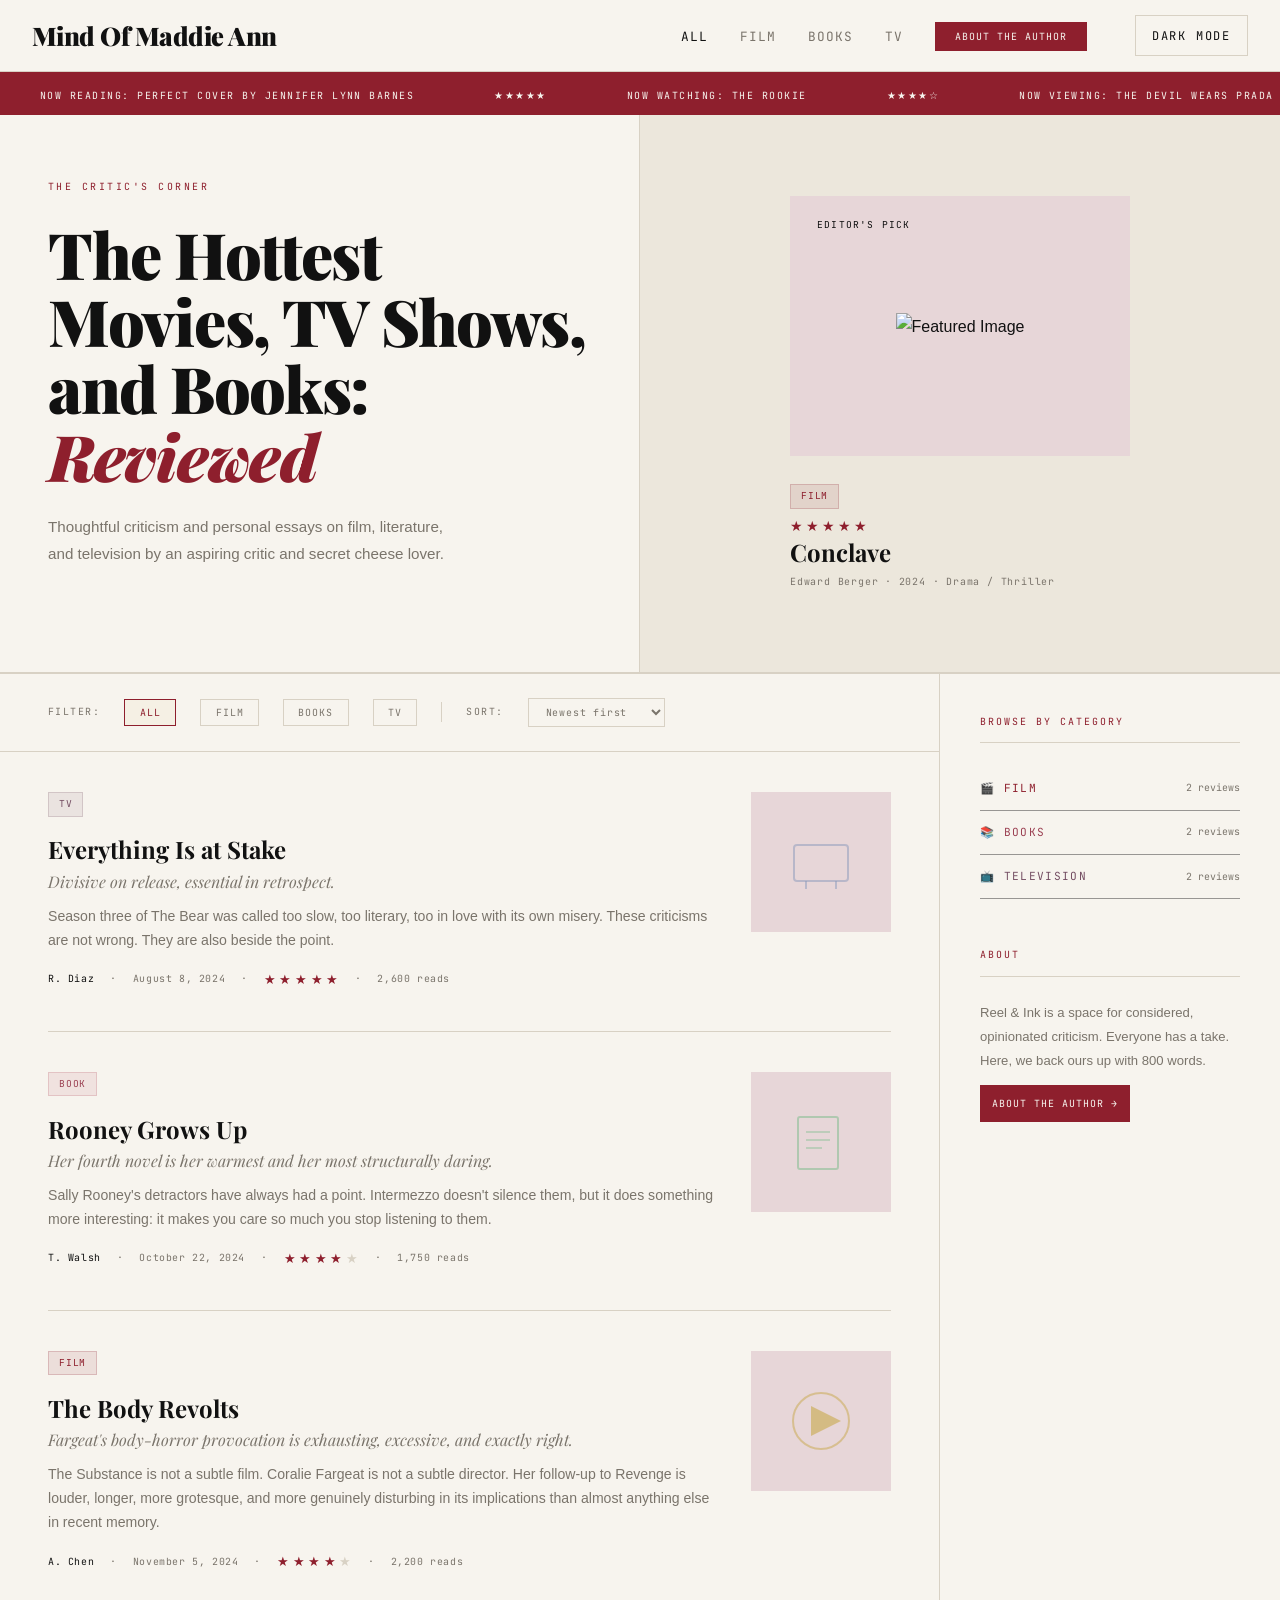
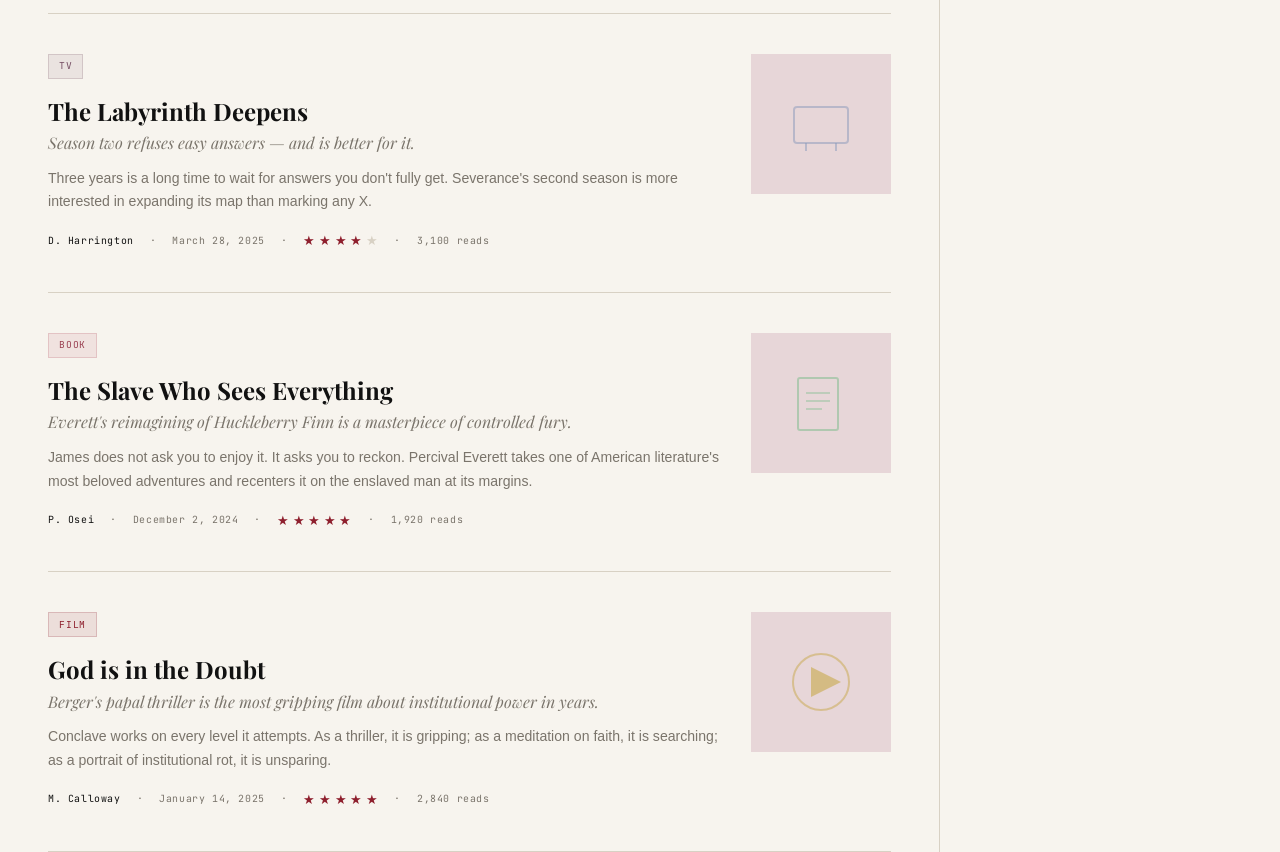
==== commit 546b6c8e: "all cheese page deleted" ====
--- a/index.html
+++ b/index.html
@@ -97,7 +97,7 @@
       <div class="hero__left">
         <p class="hero__eyebrow">The critic's corner</p>
          <h1 class="hero__title">The Hottest Movies, TV Shows, and Books: <em>Reviewed</em> </h1>
-        <p class="hero__description">Thoughtful criticism and personal essays on film, literature, and television by an aspiring critic and secret cheese lover. <a href="cheese.html"><span class="cheese"> Click here for cheese!</span></a></p>
+        <p class="hero__description">Thoughtful criticism and personal essays on film, literature, and television by an aspiring critic and secret cheese lover.</p>
       </div>
 
       <div class="hero__right">
--- a/styles.css
+++ b/styles.css
@@ -137,11 +137,6 @@
 /* Accent colored text */
 .text-accent {
   color: var(--color-accent);
-}
-
-.cheese{
-  color: var(--color-bg-primary);
-  letter-spacing: 0.1em;
 }
 
 a,
@@ -1862,405 +1857,3 @@
     font-size: 1.5rem;
   }
 }
-
-/* ============================================================
-   CHEESE PAGE
-   Additional CSS only
-   ============================================================ */
-
-/* ============================================================
-   CHEESE COLOR ACCENTS
-   ============================================================ */
-
-:root {
-
-  --cheese-gold: #D8A74C;
-  --cheese-cream: #FFF6DE;
-  --cheese-rind: #8A5A2B;
-  --cheese-honey: #E7C870;
-
-  --cheese-soft: #F4E7C8;
-  --cheese-blue: #7D8CA3;
-}
-
-/* ============================================================
-   CHEESE HERO
-   ============================================================ */
-
-.cheese-hero {
-
-  display: grid;
-  grid-template-columns: 1.1fr 0.9fr;
-
-  min-height: 560px;
-
-  border-bottom: 1px solid var(--color-border);
-}
-
-.cheese-hero__left {
-
-  padding: 5rem 4rem;
-
-  display: flex;
-  flex-direction: column;
-  justify-content: center;
-}
-
-.cheese-hero__eyebrow {
-
-  font-family: var(--font-mono);
-
-  text-transform: uppercase;
-  letter-spacing: 0.18em;
-
-  color: var(--cheese-rind);
-
-  font-size: 0.72rem;
-
-  margin-bottom: 1.5rem;
-}
-
-.cheese-hero__title {
-
-  font-family: var(--font-display);
-
-  font-size: clamp(3rem, 7vw, 5.5rem);
-
-  line-height: 0.95;
-
-  margin-bottom: 1.5rem;
-}
-
-.cheese-hero__title em {
-
-  color: var(--cheese-gold);
-
-  font-style: italic;
-}
-
-.cheese-hero__description {
-
-  max-width: 560px;
-
-  line-height: 1.9;
-
-  color: var(--color-text-muted);
-
-  font-size: 1rem;
-}
-
-.cheese-hero__right {
-
-  background:
-    radial-gradient(
-      circle at top,
-      rgba(216,167,76,0.18),
-      transparent 55%
-    ),
-    var(--color-bg-secondary);
-
-  display: flex;
-  justify-content: center;
-  align-items: center;
-
-  padding: 2rem;
-}
-
-.cheese-wheel {
-
-  width: 320px;
-  height: 320px;
-
-  border-radius: 50%;
-
-  background:
-    radial-gradient(circle at 30% 30%, #FFE7A3, #D8A74C);
-
-  border: 10px solid #F2D17A;
-
-  position: relative;
-
-  box-shadow:
-    0 0 40px rgba(216,167,76,0.25),
-    inset 0 0 25px rgba(255,255,255,0.3);
-}
-
-.cheese-wheel::before {
-
-  content: "";
-
-  position: absolute;
-
-  width: 120px;
-  height: 120px;
-
-  background: rgba(255,255,255,0.18);
-
-  border-radius: 50%;
-
-  top: 40px;
-  left: 45px;
-}
-
-/* ============================================================
-   CHEESE FILTER BAR
-   ============================================================ */
-
-.cheese-filter {
-
-  display: flex;
-  align-items: center;
-  gap: 1rem;
-
-  padding: 1.5rem 3rem;
-
-  border-bottom: 1px solid var(--color-border);
-
-  flex-wrap: wrap;
-}
-
-.cheese-filter__btn {
-
-  border: 1px solid var(--color-border);
-
-  background: transparent;
-
-  color: var(--color-text-muted);
-
-  padding: 0.5rem 1rem;
-
-  cursor: pointer;
-
-  font-family: var(--font-mono);
-
-  font-size: 0.7rem;
-
-  text-transform: uppercase;
-
-  letter-spacing: 0.1em;
-
-  transition: 0.25s;
-}
-
-.cheese-filter__btn:hover,
-.cheese-filter__btn.active {
-
-  border-color: var(--cheese-gold);
-
-  color: var(--cheese-gold);
-
-  background: rgba(216,167,76,0.08);
-}
-
-/* ============================================================
-   CHEESE GRID
-   ============================================================ */
-
-.cheese-grid {
-
-  display: grid;
-
-  grid-template-columns: repeat(3, 1fr);
-
-  gap: 2rem;
-
-  padding: 3rem;
-}
-
-/* ============================================================
-   CHEESE CARD
-   ============================================================ */
-
-.cheese-card {
-
-  background: var(--color-bg-secondary);
-
-  border: 1px solid var(--color-border);
-
-  overflow: hidden;
-
-  transition:
-    transform 0.25s,
-    border-color 0.25s,
-    box-shadow 0.25s;
-
-  cursor: pointer;
-}
-
-.cheese-card:hover {
-
-  transform: translateY(-6px);
-
-  border-color: var(--cheese-gold);
-
-  box-shadow: 0 10px 30px rgba(0,0,0,0.08);
-}
-
-.cheese-card__image {
-
-  height: 240px;
-
-  background:
-    linear-gradient(
-      135deg,
-      rgba(216,167,76,0.18),
-      rgba(255,255,255,0.03)
-    );
-
-  display: flex;
-  align-items: center;
-  justify-content: center;
-
-  font-size: 5rem;
-}
-
-.cheese-card__content {
-
-  padding: 1.75rem;
-}
-
-.cheese-card__type {
-
-  font-family: var(--font-mono);
-
-  font-size: 0.65rem;
-
-  text-transform: uppercase;
-
-  letter-spacing: 0.15em;
-
-  color: var(--cheese-rind);
-
-  margin-bottom: 0.75rem;
-}
-
-.cheese-card__title {
-
-  font-family: var(--font-display);
-
-  font-size: 1.8rem;
-
-  line-height: 1.1;
-
-  margin-bottom: 0.8rem;
-}
-
-.cheese-card__description {
-
-  color: var(--color-text-muted);
-
-  line-height: 1.8;
-
-  font-size: 0.92rem;
-
-  margin-bottom: 1.25rem;
-}
-
-/* ============================================================
-   TASTING NOTES
-   ============================================================ */
-
-.cheese-notes {
-
-  display: flex;
-  flex-wrap: wrap;
-
-  gap: 0.5rem;
-
-  margin-bottom: 1rem;
-}
-
-.cheese-note {
-
-  padding: 0.35rem 0.7rem;
-
-  background: rgba(216,167,76,0.1);
-
-  border: 1px solid rgba(216,167,76,0.15);
-
-  font-family: var(--font-mono);
-
-  font-size: 0.6rem;
-
-  letter-spacing: 0.08em;
-
-  text-transform: uppercase;
-
-  color: var(--cheese-rind);
-}
-
-/* ============================================================
-   CHEESE RATING
-   ============================================================ */
-
-.cheese-rating {
-
-  display: flex;
-  align-items: center;
-  justify-content: space-between;
-}
-
-.cheese-rating__score {
-
-  font-family: var(--font-display);
-
-  font-size: 2rem;
-
-  color: var(--cheese-gold);
-}
-
-.cheese-rating__label {
-
-  font-family: var(--font-mono);
-
-  font-size: 0.65rem;
-
-  text-transform: uppercase;
-
-  letter-spacing: 0.1em;
-
-  color: var(--color-text-muted);
-}
-
-/* ============================================================
-   RESPONSIVE
-   ============================================================ */
-
-@media (max-width: 1000px) {
-
-  .cheese-grid {
-
-    grid-template-columns: repeat(2, 1fr);
-  }
-
-  .cheese-hero {
-
-    grid-template-columns: 1fr;
-  }
-}
-
-@media (max-width: 700px) {
-
-  .cheese-grid {
-
-    grid-template-columns: 1fr;
-
-    padding: 1.5rem;
-  }
-
-  .cheese-hero__left {
-
-    padding: 4rem 1.5rem;
-  }
-
-  .cheese-filter {
-
-    padding: 1rem 1.5rem;
-  }
-
-  .cheese-wheel {
-
-    width: 220px;
-    height: 220px;
-  }
-}
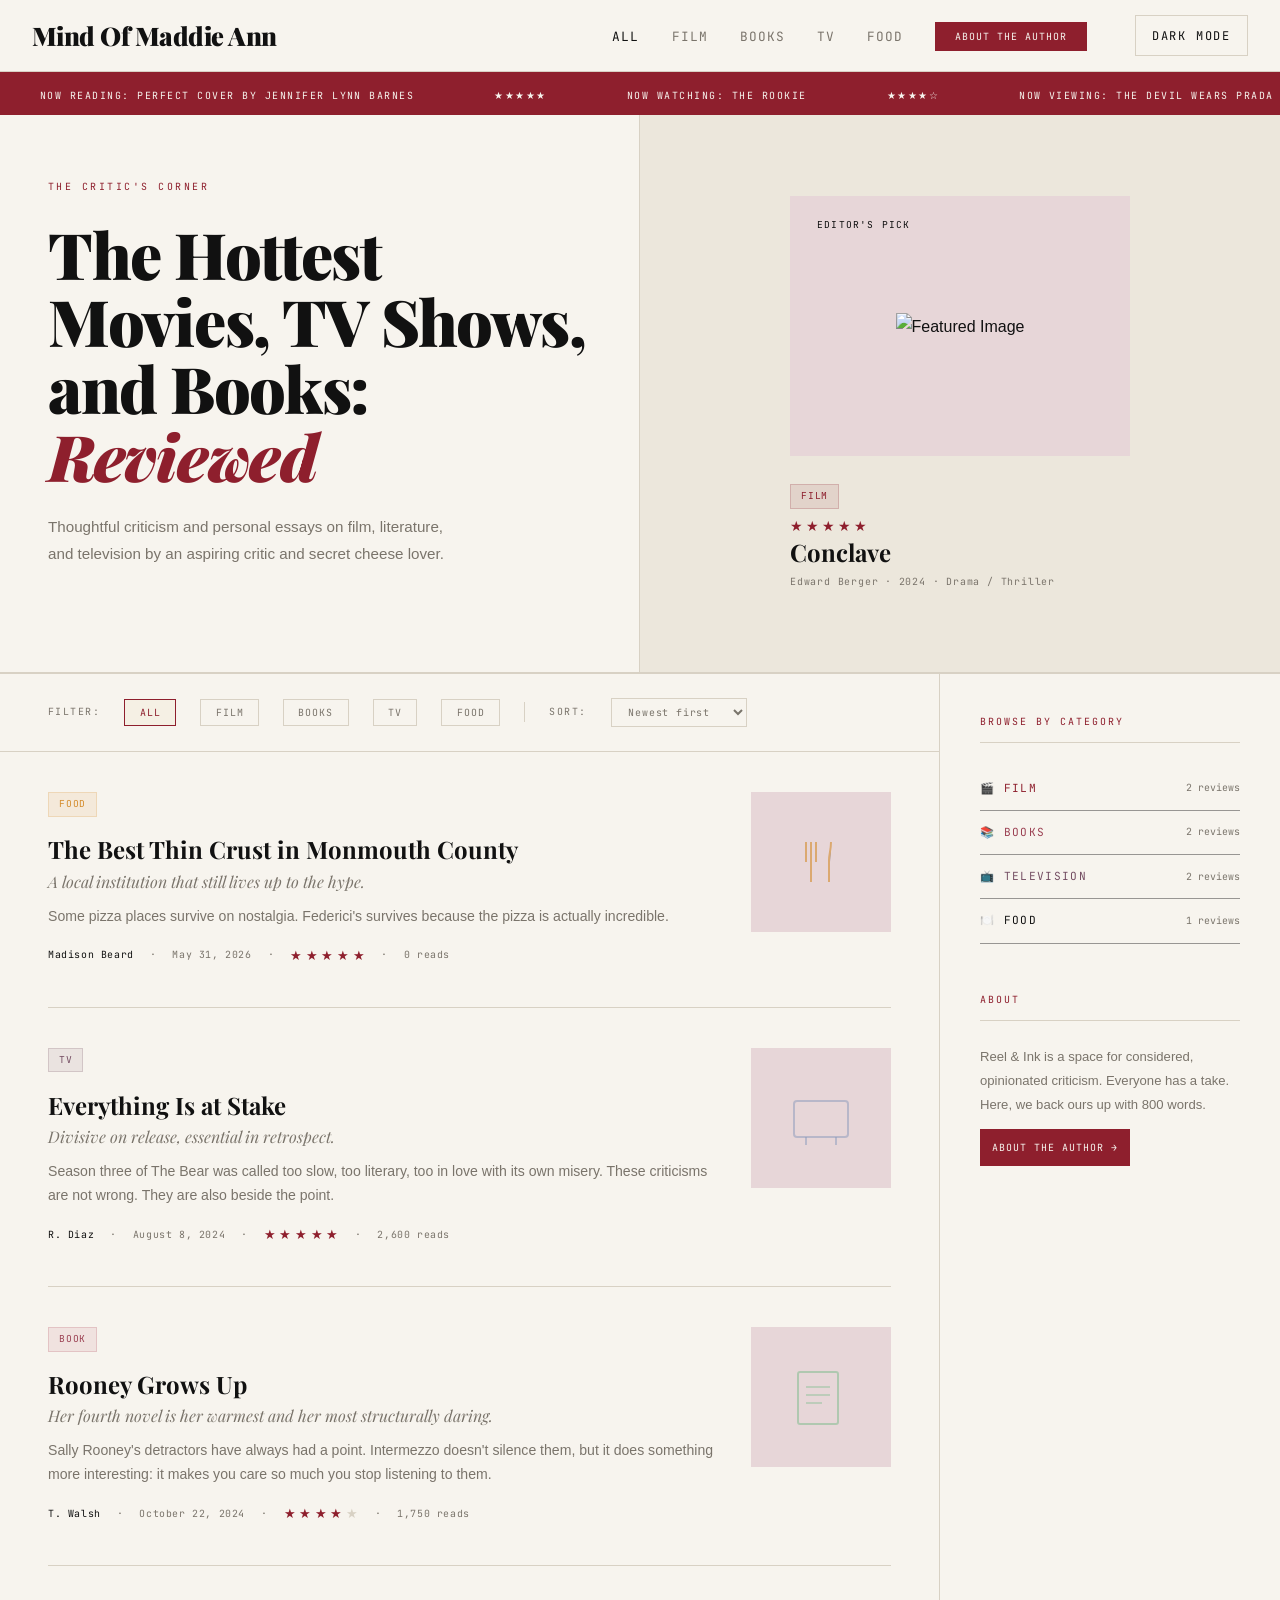
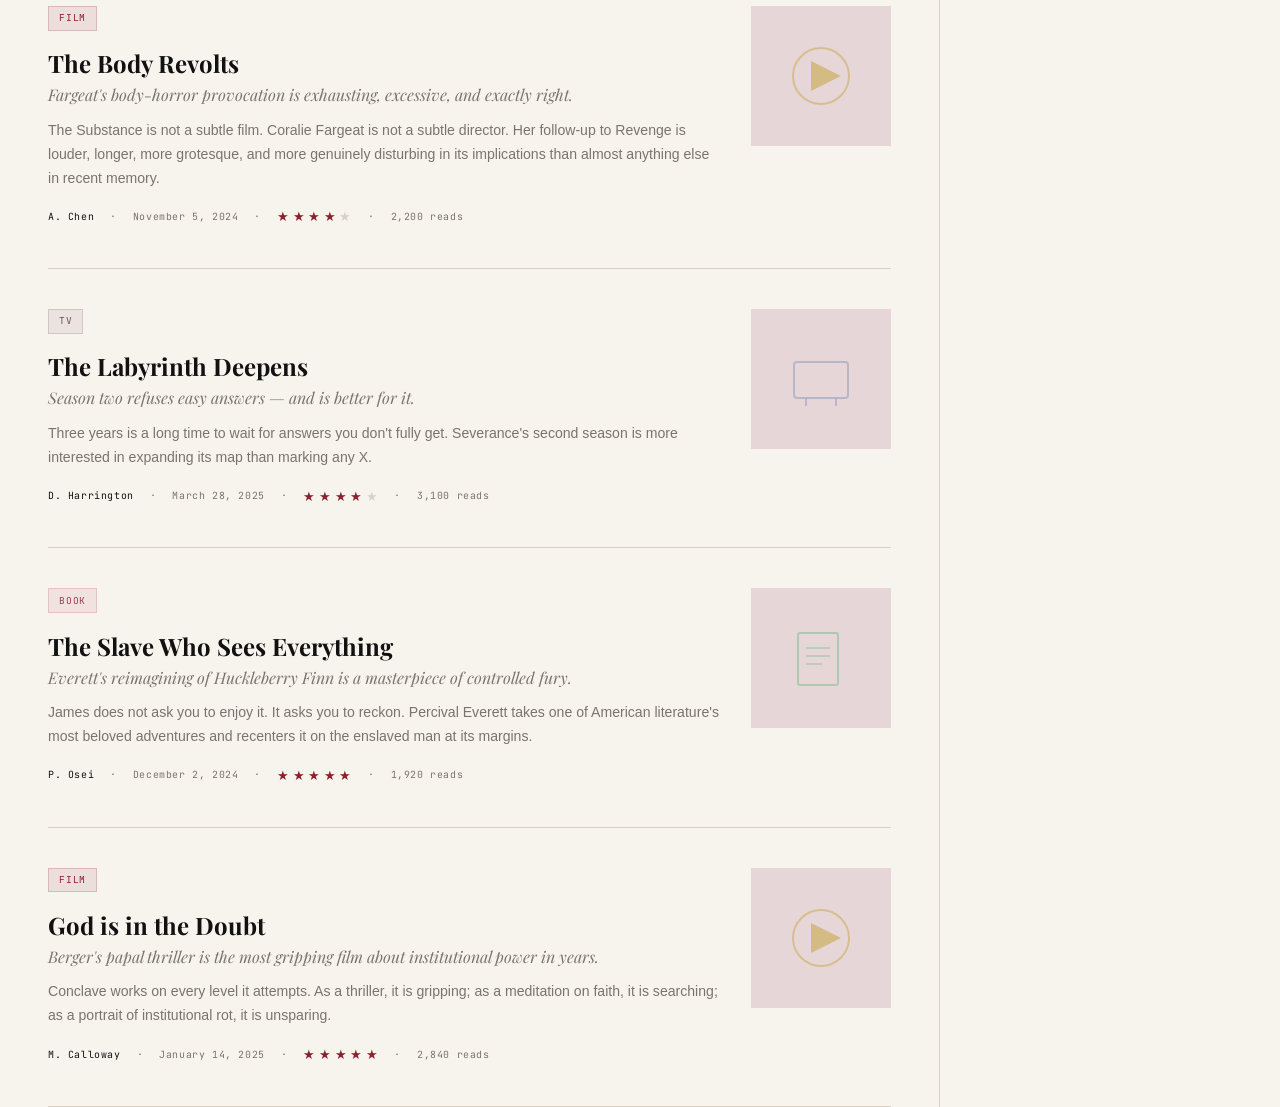
==== commit 8fc1995d: "food nav tab and filter and showing review works (pls troubleshoot redundances)" ====
--- a/index.html
+++ b/index.html
@@ -48,6 +48,12 @@
       <li>
         <a class="nav__link" href="#" onclick="renderCategoryPage('tv'); return false;">
           TV
+        </a>
+      </li>
+      
+      <li>
+        <a class="nav__link" href="#" onclick="renderCategoryPage('food'); return false;">
+          Food
         </a>
       </li>
 
@@ -96,8 +102,9 @@
     <section class="hero">
       <div class="hero__left">
         <p class="hero__eyebrow">The critic's corner</p>
-         <h1 class="hero__title">The Hottest Movies, TV Shows, and Books: <em>Reviewed</em> </h1>
-        <p class="hero__description">Thoughtful criticism and personal essays on film, literature, and television by an aspiring critic and secret cheese lover.</p>
+        <h1 class="hero__title">The Hottest Movies, TV Shows, and Books: <em>Reviewed</em> </h1>
+        <p class="hero__description">Thoughtful criticism and personal essays on film, literature, and television by an
+          aspiring critic and secret cheese lover.</p>
       </div>
 
       <div class="hero__right">
@@ -130,6 +137,7 @@
           <button class="filter-bar__btn" onclick="filterCat('film', this)">Film</button>
           <button class="filter-bar__btn" onclick="filterCat('book', this)">Books</button>
           <button class="filter-bar__btn" onclick="filterCat('tv', this)">TV</button>
+          <button class="filter-bar__btn" onclick="filterCat('food', this)"> Food </button>
           <div class="filter-bar__divider"></div>
           <span class="filter-bar__label">Sort:</span>
           <select class="filter-bar__sort" onchange="sortArticles(this.value)">
@@ -160,6 +168,10 @@
             <span class="sidebar__category-name" style="color: var(--color-tag-tv-text);">📺 Television</span>
             <span class="sidebar__category-count" id="countTv">0 reviews</span>
           </div>
+          <div class="sidebar__category" onclick="filterCat('food', null)">
+            <span class="sidebar__category-name"> 🍽️ Food </span>
+            <span class="sidebar__category-count" id="countFood"> 0 reviews </span>
+          </div>
         </div>
 
         <div class="sidebar__section">
--- a/styles.css
+++ b/styles.css
@@ -47,6 +47,10 @@
   --color-tag-tv-bg: rgba(116, 77, 98, 0.10);
   --color-tag-tv-text: #744D62;
   --color-tag-tv-border: rgba(116, 77, 98, 0.2);
+
+  --color-tag-food-bg: rgba(212, 140, 44, 0.10);
+  --color-tag-food-text: #D48C2C;
+  --color-tag-food-border: rgba(212, 140, 44, 0.20);
 
 
   /* Fonts — swap these to change the whole site's feel */
@@ -140,7 +144,7 @@
 }
 
 a,
-a span{
+a span {
   text-decoration: none;
 }
 
@@ -1510,7 +1514,7 @@
 
   padding: 0 2rem;
 
-  background: rgba(247,244,238,0.85);
+  background: rgba(247, 244, 238, 0.85);
 
   backdrop-filter: blur(14px);
 
@@ -1518,7 +1522,7 @@
 }
 
 body.dark-mode .nav {
-  background: rgba(17,17,17,0.8);
+  background: rgba(17, 17, 17, 0.8);
 }
 
 .nav__logo {
@@ -1639,11 +1643,9 @@
   border-radius: 2rem;
 
   background:
-    linear-gradient(
-      135deg,
-      rgba(200,168,75,0.15),
-      rgba(91,35,51,0.15)
-    );
+    linear-gradient(135deg,
+      rgba(200, 168, 75, 0.15),
+      rgba(91, 35, 51, 0.15));
 
   border: 1px solid var(--color-border);
 
@@ -1693,7 +1695,7 @@
 
   font-family: var(--font-display);
 
-  font-size: clamp(2rem,5vw,3.5rem);
+  font-size: clamp(2rem, 5vw, 3.5rem);
 
   margin-bottom: 2rem;
 }
@@ -1714,7 +1716,7 @@
 .about-grid {
 
   display: grid;
-  grid-template-columns: repeat(2,1fr);
+  grid-template-columns: repeat(2, 1fr);
 
   gap: 1.5rem;
 
@@ -1857,3 +1859,9 @@
     font-size: 1.5rem;
   }
 }
+
+.tag--food {
+  background: var(--color-tag-food-bg);
+  color: var(--color-tag-food-text);
+  border: 1px solid var(--color-tag-food-border);
+}
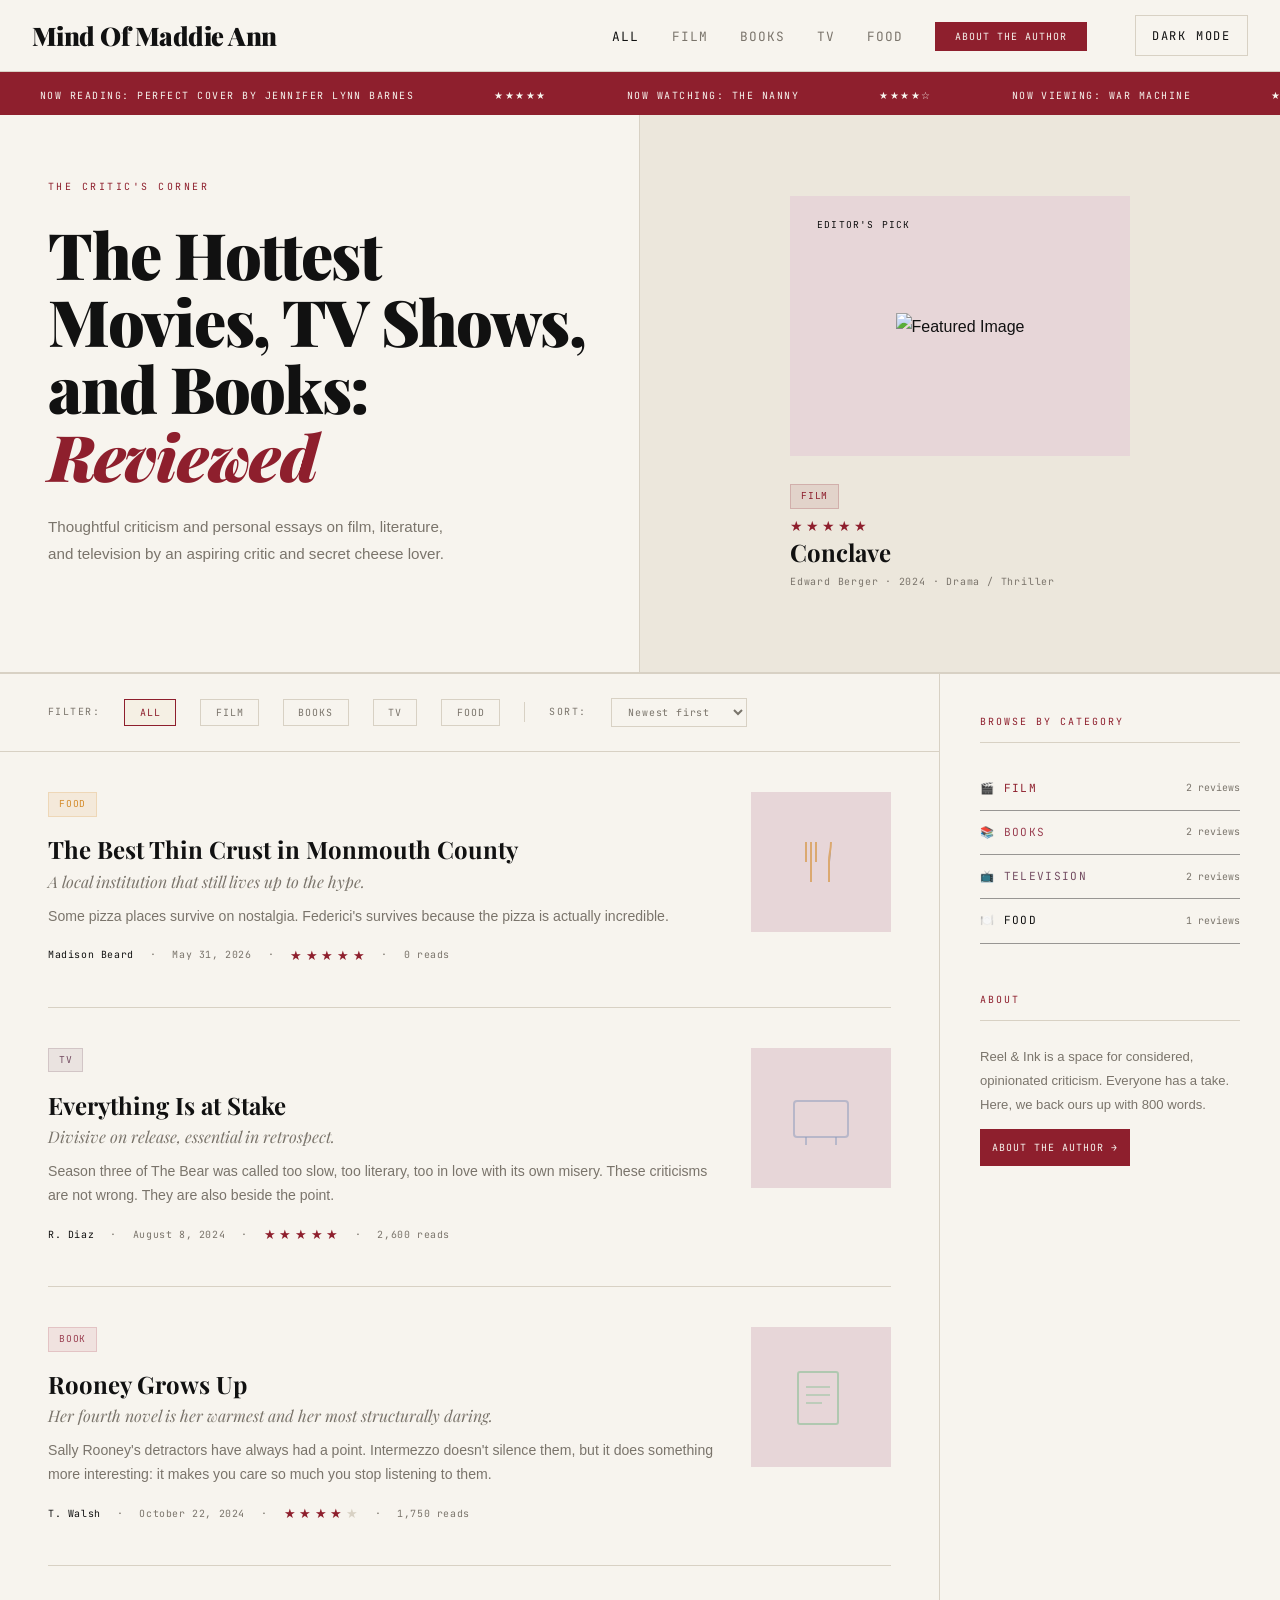
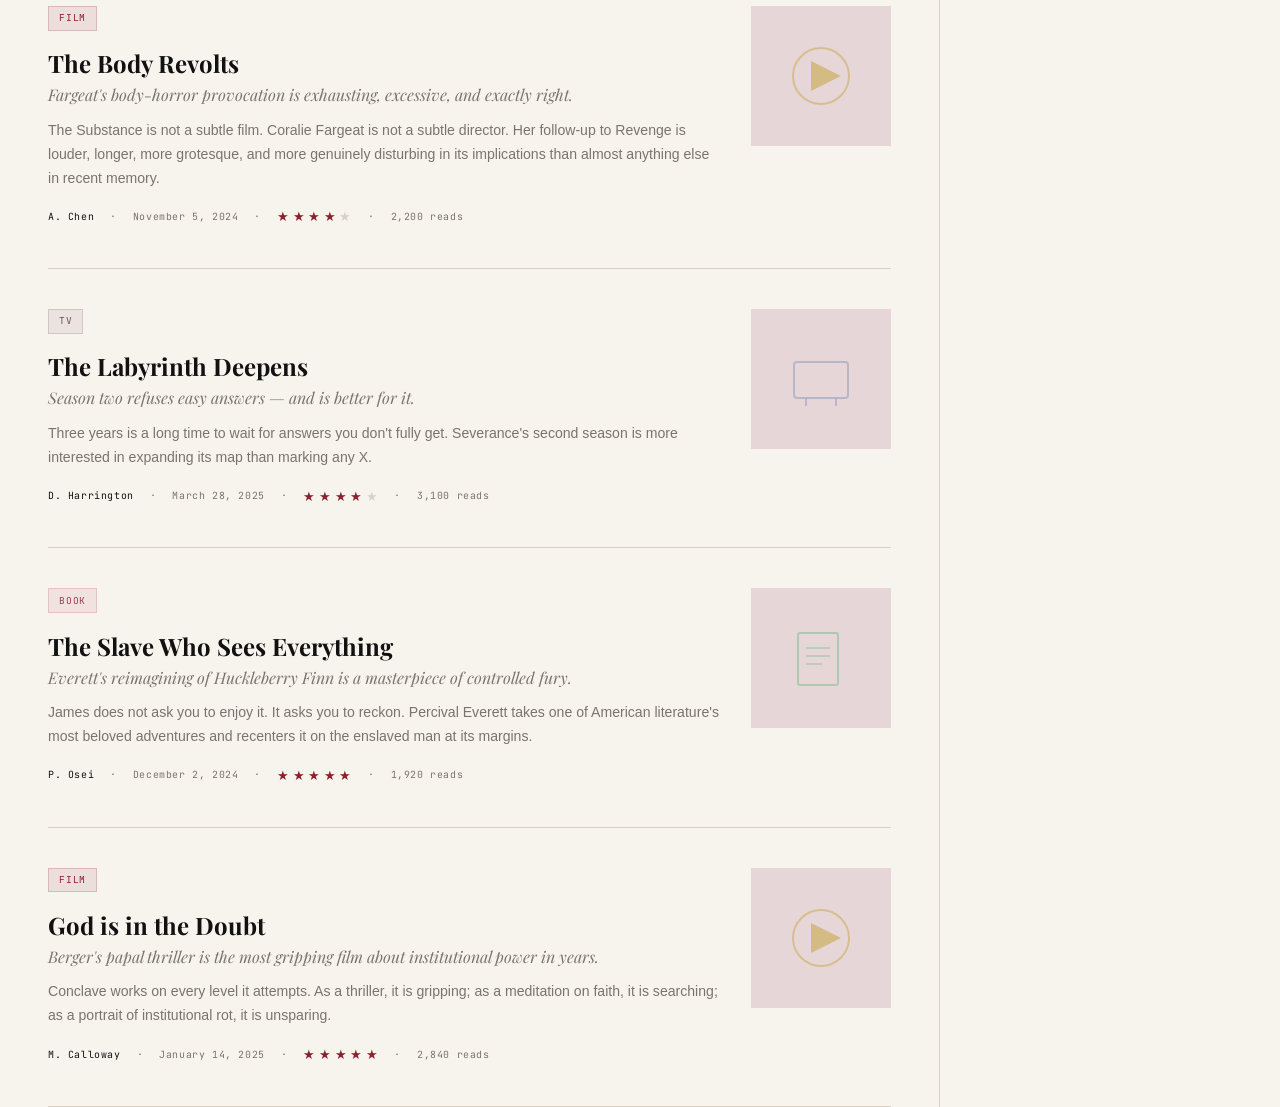
==== commit 0af62813: "change open article and fixed about page nav" ====
--- a/index.html
+++ b/index.html
@@ -50,7 +50,7 @@
           TV
         </a>
       </li>
-      
+
       <li>
         <a class="nav__link" href="#" onclick="renderCategoryPage('food'); return false;">
           Food
@@ -79,15 +79,15 @@
     <div class="ticker__track">
       <span class="ticker__item">Now Reading: Perfect Cover By Jennifer Lynn Barnes</span>
       <span class="ticker__item">★★★★★</span>
-      <span class="ticker__item">Now Watching: The Rookie</span>
+      <span class="ticker__item">Now Watching: The Nanny</span>
       <span class="ticker__item">★★★★☆</span>
-      <span class="ticker__item">Now Viewing: The Devil Wears Prada 2</span>
+      <span class="ticker__item">Now Viewing: War Machine </span>
       <span class="ticker__item">★★★★☆</span>
       <span class="ticker__item">Now Reading: Perfect Cover By Jennifer Lynn Barnes</span>
       <span class="ticker__item">★★★★★</span>
-      <span class="ticker__item">Now Watching: The Rookie</span>
+      <span class="ticker__item">Now Watching: The Nanny</span>
       <span class="ticker__item">★★★★☆</span>
-      <span class="ticker__item">Now Viewing: The Devil Wears Prada 2</span>
+      <span class="ticker__item">Now Viewing: War Machine</span>
       <span class="ticker__item">★★★★☆</span>
     </div>
   </div>
@@ -108,7 +108,7 @@
       </div>
 
       <div class="hero__right">
-        <div class="featured-card" onclick="openArticle(3)">
+        <div class="featured-card" onclick="openArticle(6)">
           <div class="featured-card__image">
             <img src="path/to/featured-image.jpg" alt="Featured Image">
             <div class="featured-card__badge">Editor's Pick</div>
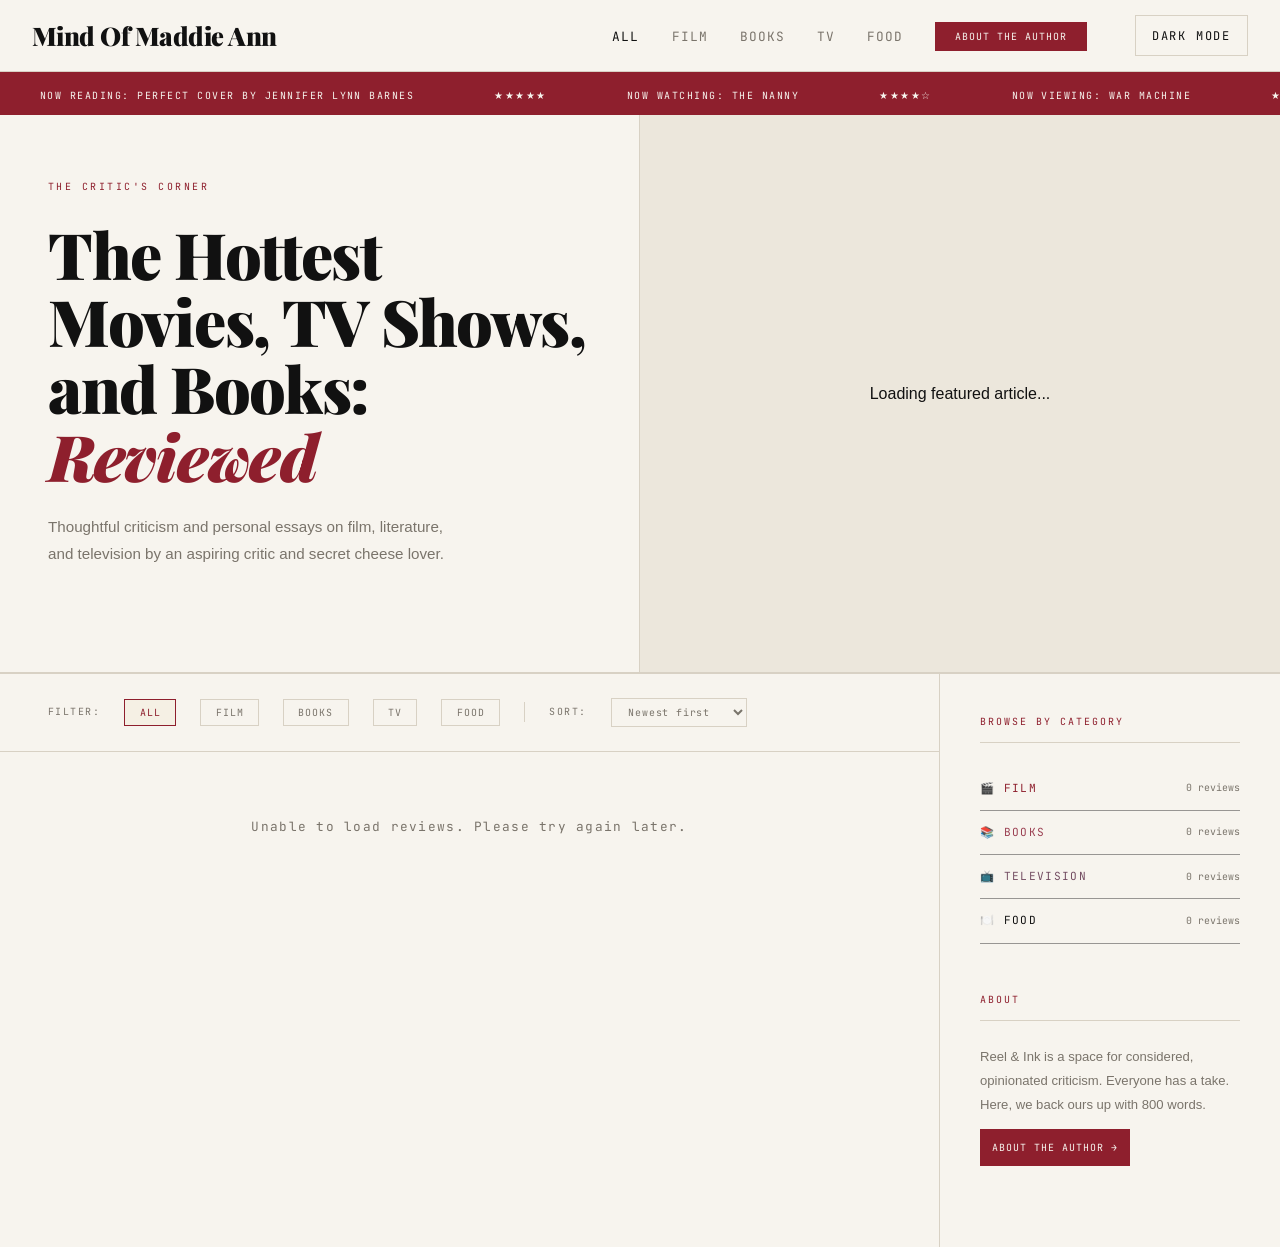
==== commit 4ae22feb: "JSON fully working, added tags, multiple dates," ====
--- a/index.html
+++ b/index.html
@@ -22,39 +22,27 @@
       Mind Of Maddie Ann
     </a>
     <!-- Mobile Menu Button -->
-    <button class="nav__toggle" onclick="toggleMenu()">
-      ☰
-    </button>
+    <button class="nav__toggle" onclick="toggleMenu()"> ☰ </button>
     <!-- Navigation Links -->
     <ul class="nav__links" id="navLinks">
       <li>
-        <a class="nav__link active" href="#" onclick="renderCategoryPage('all'); return false;">
-          All
-        </a>
+        <a class="nav__link active" href="#" onclick="renderCategoryPage('all'); return false;"> All </a>
       </li>
 
       <li>
-        <a class="nav__link" href="#" onclick="renderCategoryPage('film'); return false;">
-          Film
-        </a>
+        <a class="nav__link" href="#" onclick="renderCategoryPage('film'); return false;"> Film </a>
       </li>
 
       <li>
-        <a class="nav__link" href="#" onclick="renderCategoryPage('book'); return false;">
-          Books
-        </a>
+        <a class="nav__link" href="#" onclick="renderCategoryPage('book'); return false;"> Books </a>
       </li>
 
       <li>
-        <a class="nav__link" href="#" onclick="renderCategoryPage('tv'); return false;">
-          TV
-        </a>
+        <a class="nav__link" href="#" onclick="renderCategoryPage('tv'); return false;"> TV </a>
       </li>
 
       <li>
-        <a class="nav__link" href="#" onclick="renderCategoryPage('food'); return false;">
-          Food
-        </a>
+        <a class="nav__link" href="#" onclick="renderCategoryPage('food'); return false;"> Food </a>
       </li>
 
       <li>
@@ -64,9 +52,7 @@
       </li>
 
       <li>
-        <button class="btn-ghost" onclick="toggleDarkMode()">
-          Dark Mode
-        </button>
+        <button class="btn-ghost" onclick="toggleDarkMode()"> Dark Mode </button>
       </li>
     </ul>
   </nav>
@@ -108,18 +94,9 @@
       </div>
 
       <div class="hero__right">
-        <div class="featured-card" onclick="openArticle(6)">
-          <div class="featured-card__image">
-            <img src="path/to/featured-image.jpg" alt="Featured Image">
-            <div class="featured-card__badge">Editor's Pick</div>
-          </div>
-          <span class="tag tag--film">Film</span>
-          <div class="stars">
-            <span class="star">★</span><span class="star">★</span>
-            <span class="star">★</span><span class="star">★</span><span class="star">★</span>
-          </div>
-          <h3 class="featured-card__title">Conclave</h3>
-          <p class="featured-card__meta">Edward Berger · 2024 · Drama / Thriller</p>
+        <!-- Featured article loaded from Google Sheets -->
+        <div id="featuredCard">
+          <p>Loading featured article...</p>
         </div>
       </div>
     </section>
@@ -205,96 +182,6 @@
 
   </div>
 
-  <!-- ============================================================
-     WRITE VIEW
-     ============================================================ -->
-  <div class="view" id="view-write">
-    <div class="write-page">
-
-      <div class="write-page__header">
-        <h2 class="write-page__title">Write a Review</h2>
-        <p class="write-page__subtitle">Share your take. Be honest. Be specific. Make it worth reading.</p>
-      </div>
-
-      <div class="form-grid">
-        <div class="form-row">
-          <label class="form-label" for="f-category">Category *</label>
-          <select class="form-control form-control--select" id="f-category">
-            <option value="">— Select type —</option>
-            <option value="film">🎬 Film</option>
-            <option value="book">📚 Book</option>
-            <option value="tv">📺 TV Show</option>
-          </select>
-        </div>
-        <div class="form-row">
-          <label class="form-label">Your Rating *</label>
-          <div class="star-input" id="starRating">
-            <button class="star-input__btn" onclick="setRating(1)">★</button>
-            <button class="star-input__btn" onclick="setRating(2)">★</button>
-            <button class="star-input__btn" onclick="setRating(3)">★</button>
-            <button class="star-input__btn" onclick="setRating(4)">★</button>
-            <button class="star-input__btn" onclick="setRating(5)">★</button>
-          </div>
-          <p class="form-hint" id="ratingLabel">Click to rate</p>
-        </div>
-      </div>
-
-      <div class="form-row">
-        <label class="form-label" for="f-worktitle">Title of the Work *</label>
-        <input class="form-control" id="f-worktitle" type="text"
-          placeholder="e.g. The Substance, James, Severance Season 2">
-      </div>
-
-      <div class="form-grid">
-        <div class="form-row">
-          <label class="form-label" for="f-creator">Director / Author / Creator</label>
-          <input class="form-control" id="f-creator" type="text" placeholder="e.g. Coralie Fargeat">
-        </div>
-        <div class="form-row">
-          <label class="form-label" for="f-year">Year</label>
-          <input class="form-control" id="f-year" type="text" placeholder="e.g. 2024">
-        </div>
-      </div>
-
-      <div class="form-row">
-        <label class="form-label" for="f-reviewtitle">Your Review Title *</label>
-        <input class="form-control" id="f-reviewtitle" type="text"
-          placeholder="A compelling, specific headline for your review">
-      </div>
-
-      <div class="form-row">
-        <label class="form-label" for="f-subtitle">Subtitle / Deck (optional)</label>
-        <input class="form-control" id="f-subtitle" type="text"
-          placeholder="A supporting line — poetic, witty, or clarifying">
-      </div>
-
-      <div class="form-row">
-        <label class="form-label" for="f-body">Your Review *</label>
-        <textarea class="form-control form-control--textarea" id="f-body"
-          placeholder="Write your review here. Aim for at least 200 words. Quote the work. Make an argument."
-          oninput="updateCharCount()"></textarea>
-        <p class="form-char-count" id="charCount">0 characters</p>
-      </div>
-
-      <div class="form-grid">
-        <div class="form-row">
-          <label class="form-label" for="f-author">Your Name *</label>
-          <input class="form-control" id="f-author" type="text" placeholder="How you'd like to be credited">
-        </div>
-        <div class="form-row">
-          <label class="form-label" for="f-verdict">Verdict (one sentence)</label>
-          <input class="form-control" id="f-verdict" type="text" placeholder="Your sharpest bottom-line take">
-        </div>
-      </div>
-
-      <div>
-        <button class="btn-submit" onclick="submitReview()">Publish Review →</button>
-        <button class="btn-ghost" onclick="showView('home')">Cancel</button>
-      </div>
-
-    </div>
-  </div>
-
 
   <!-- ============================================================
      ARTICLE DETAIL VIEW
--- a/styles.css
+++ b/styles.css
@@ -1864,4 +1864,111 @@
   background: var(--color-tag-food-bg);
   color: var(--color-tag-food-text);
   border: 1px solid var(--color-tag-food-border);
-}+}
+
+
+/* ==========================================
+   ARTICLE CATEGORY + TOPIC TAGS
+========================================== */
+
+.article-tags {
+  display: flex;
+  flex-wrap: wrap;
+  align-items: center;
+  gap: 7px;
+  margin-bottom: 12px;
+}
+
+.topic-tag {
+  display: inline-flex;
+  align-items: center;
+  padding: 5px 11px;
+
+  background: #f5eee9;
+  color: #8e1f2d;
+
+  border: 1px solid #e8d8d1;
+  border-radius: 3px;
+
+  font-family: 'JetBrains Mono', monospace;
+  font-size: 0.65rem;
+  font-weight: 500;
+  letter-spacing: 0.04em;
+  text-transform: uppercase;
+
+  line-height: 1.4;
+}
+
+/* Article detail page */
+.article-page__tags {
+  margin-bottom: 18px;
+}
+
+/* Dark mode */
+.dark-mode .topic-tag {
+  background: #38252a;
+  color: #e9b8bd;
+  border-color: #624047;
+}
+
+
+/* ==========================================
+   CONSISTENT ARTICLE TAG ALIGNMENT
+========================================== */
+
+.article-tags,
+.article-card__tags,
+.article-page__tags,
+.category-card__content .article-tags {
+  display: flex;
+  flex-direction: row;
+  flex-wrap: wrap;
+  align-items: center;
+  justify-content: flex-start;
+  gap: 10px;
+}
+
+/* Prevent extra spacing from interfering */
+.article-tags {
+  margin-bottom: 12px;
+}
+
+/* Keep category and topic tags at the same height */
+.article-tags .tag,
+.article-tags .topic-tag {
+  display: inline-flex;
+  align-items: center;
+  justify-content: center;
+  white-space: nowrap;
+  box-sizing: border-box;
+  margin: 0;
+}
+
+
+/* ==========================================
+   ARTICLE DATE INFORMATION
+========================================== */
+
+.article-page__work-meta {
+  font-family: 'JetBrains Mono', monospace;
+  font-size: 0.78rem;
+  letter-spacing: 0.04em;
+  color: var(--color-text-muted);
+  margin-top: 12px;
+  margin-bottom: 24px;
+}
+
+.article-page__date {
+  font-family: 'JetBrains Mono', monospace;
+  font-size: 0.75rem;
+  letter-spacing: 0.03em;
+  color: var(--color-text-muted);
+}
+
+.featured-card__meta {
+  font-family: 'JetBrains Mono', monospace;
+  font-size: 0.75rem;
+  letter-spacing: 0.04em;
+  color: var(--color-text-muted);
+  margin-top: 10px;
+}
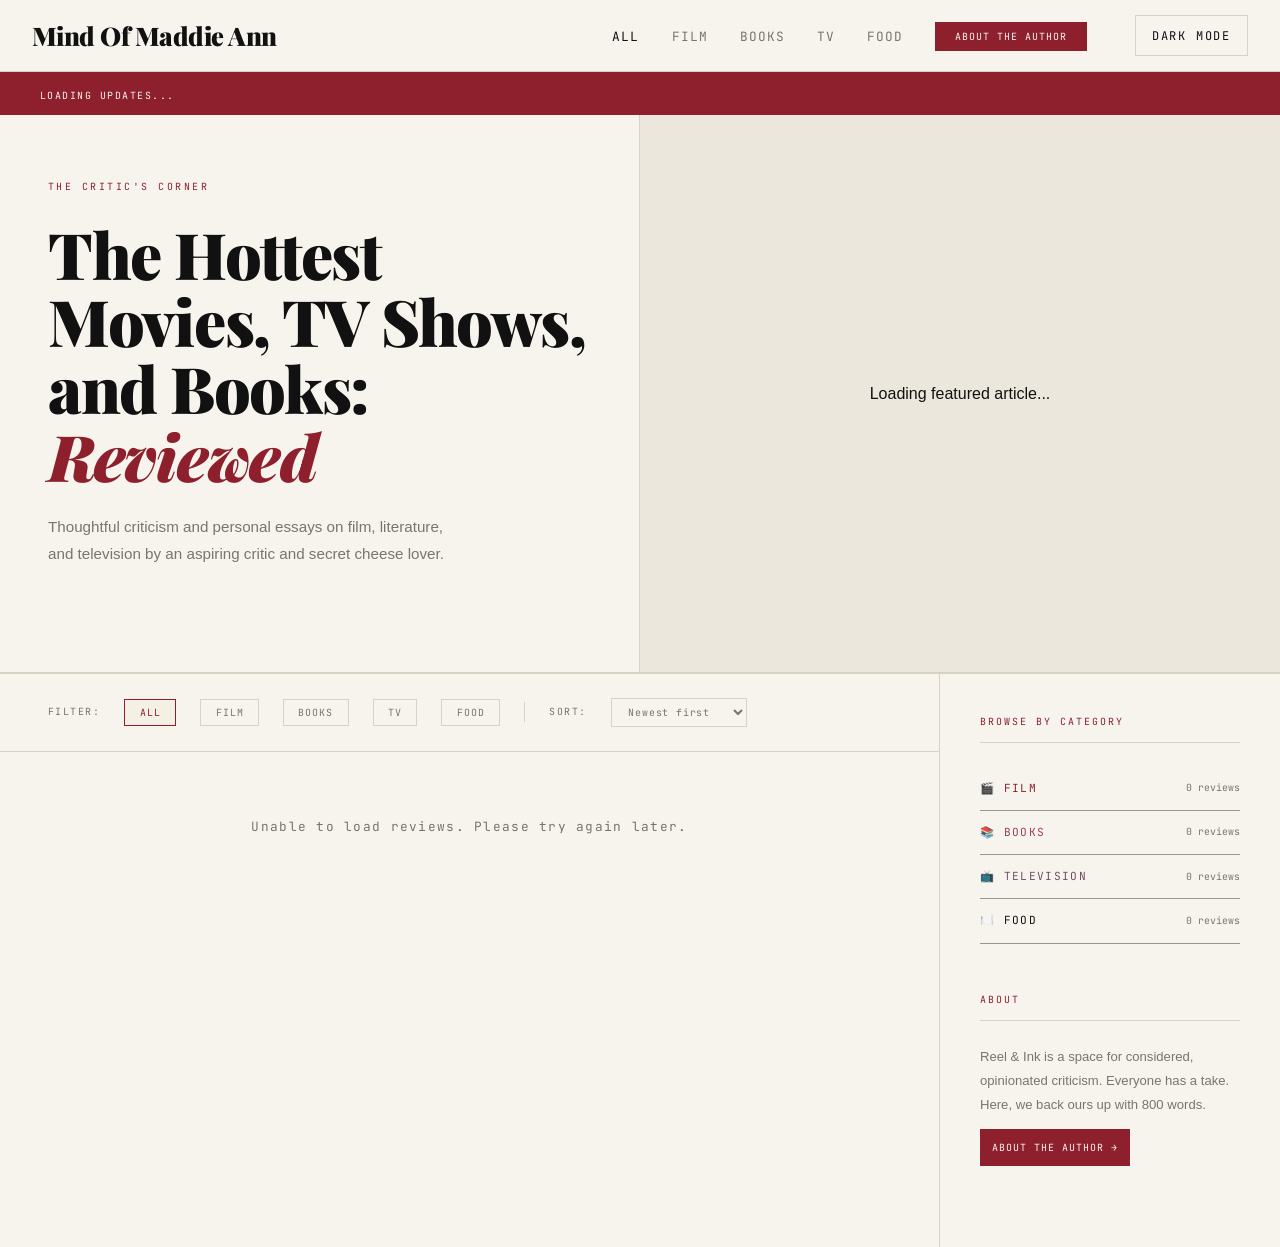
==== commit eb656c26: "banner items fixed with google sheet" ====
--- a/index.html
+++ b/index.html
@@ -61,20 +61,11 @@
      TICKER
      Add or remove .ticker__item spans to change the text
      ============================================================ -->
+
+  <!-- ROTATING BANNER -->
   <div class="ticker">
-    <div class="ticker__track">
-      <span class="ticker__item">Now Reading: Perfect Cover By Jennifer Lynn Barnes</span>
-      <span class="ticker__item">★★★★★</span>
-      <span class="ticker__item">Now Watching: The Nanny</span>
-      <span class="ticker__item">★★★★☆</span>
-      <span class="ticker__item">Now Viewing: War Machine </span>
-      <span class="ticker__item">★★★★☆</span>
-      <span class="ticker__item">Now Reading: Perfect Cover By Jennifer Lynn Barnes</span>
-      <span class="ticker__item">★★★★★</span>
-      <span class="ticker__item">Now Watching: The Nanny</span>
-      <span class="ticker__item">★★★★☆</span>
-      <span class="ticker__item">Now Viewing: War Machine</span>
-      <span class="ticker__item">★★★★☆</span>
+    <div class="ticker__track" id="tickerTrack">
+      <span class="ticker__item">Loading updates...</span>
     </div>
   </div>
 
